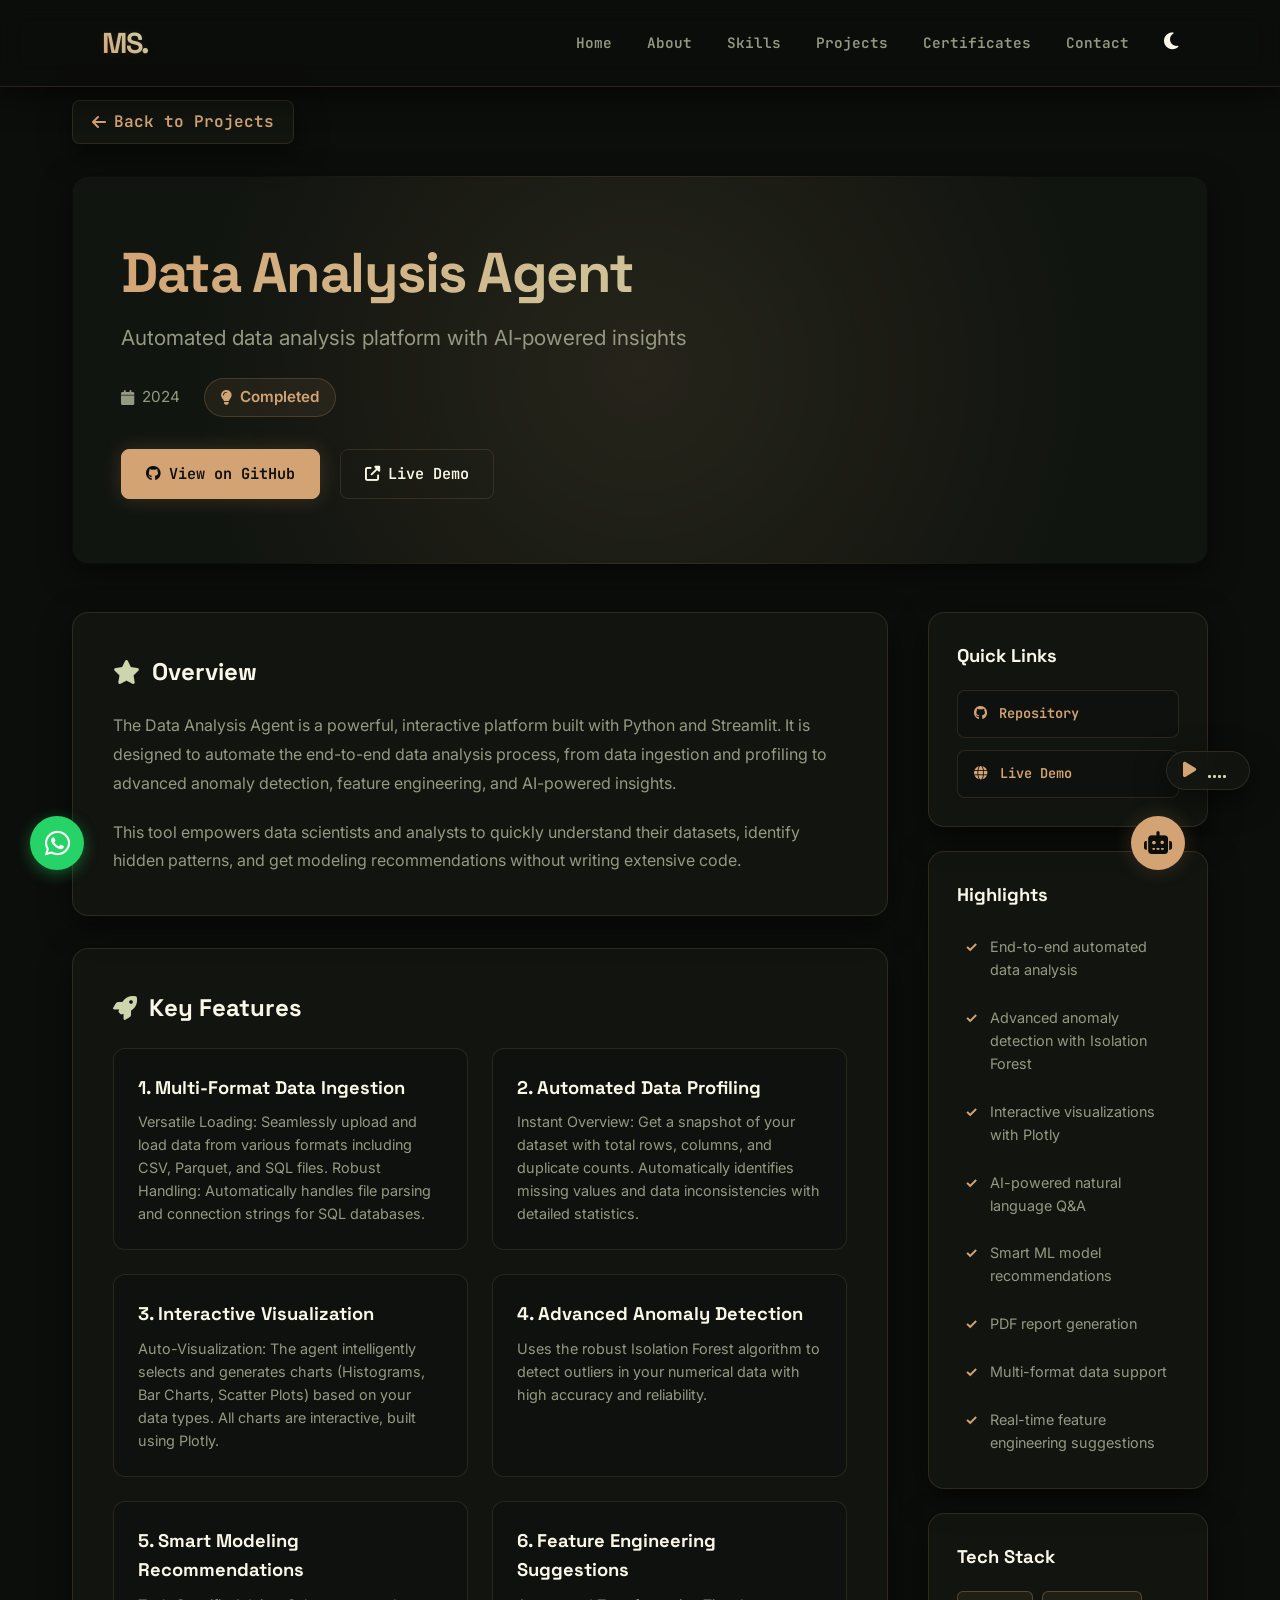
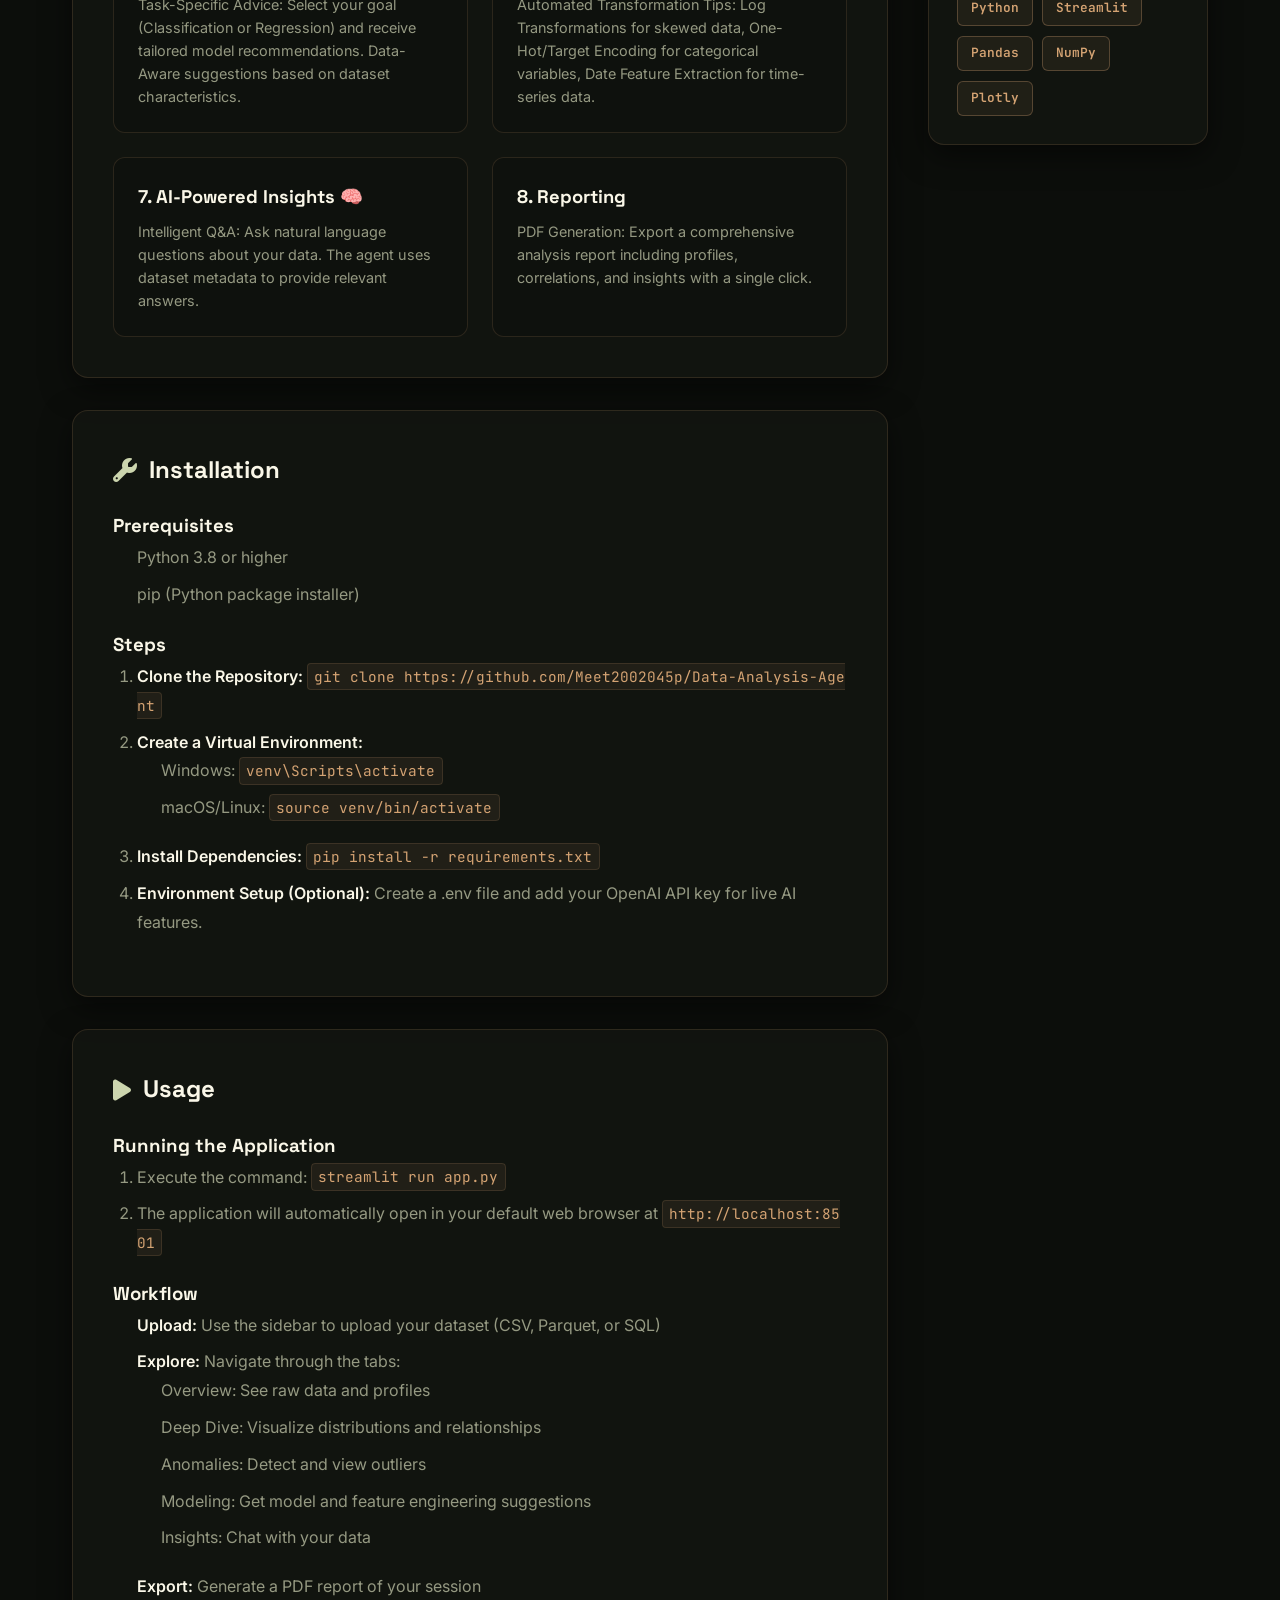
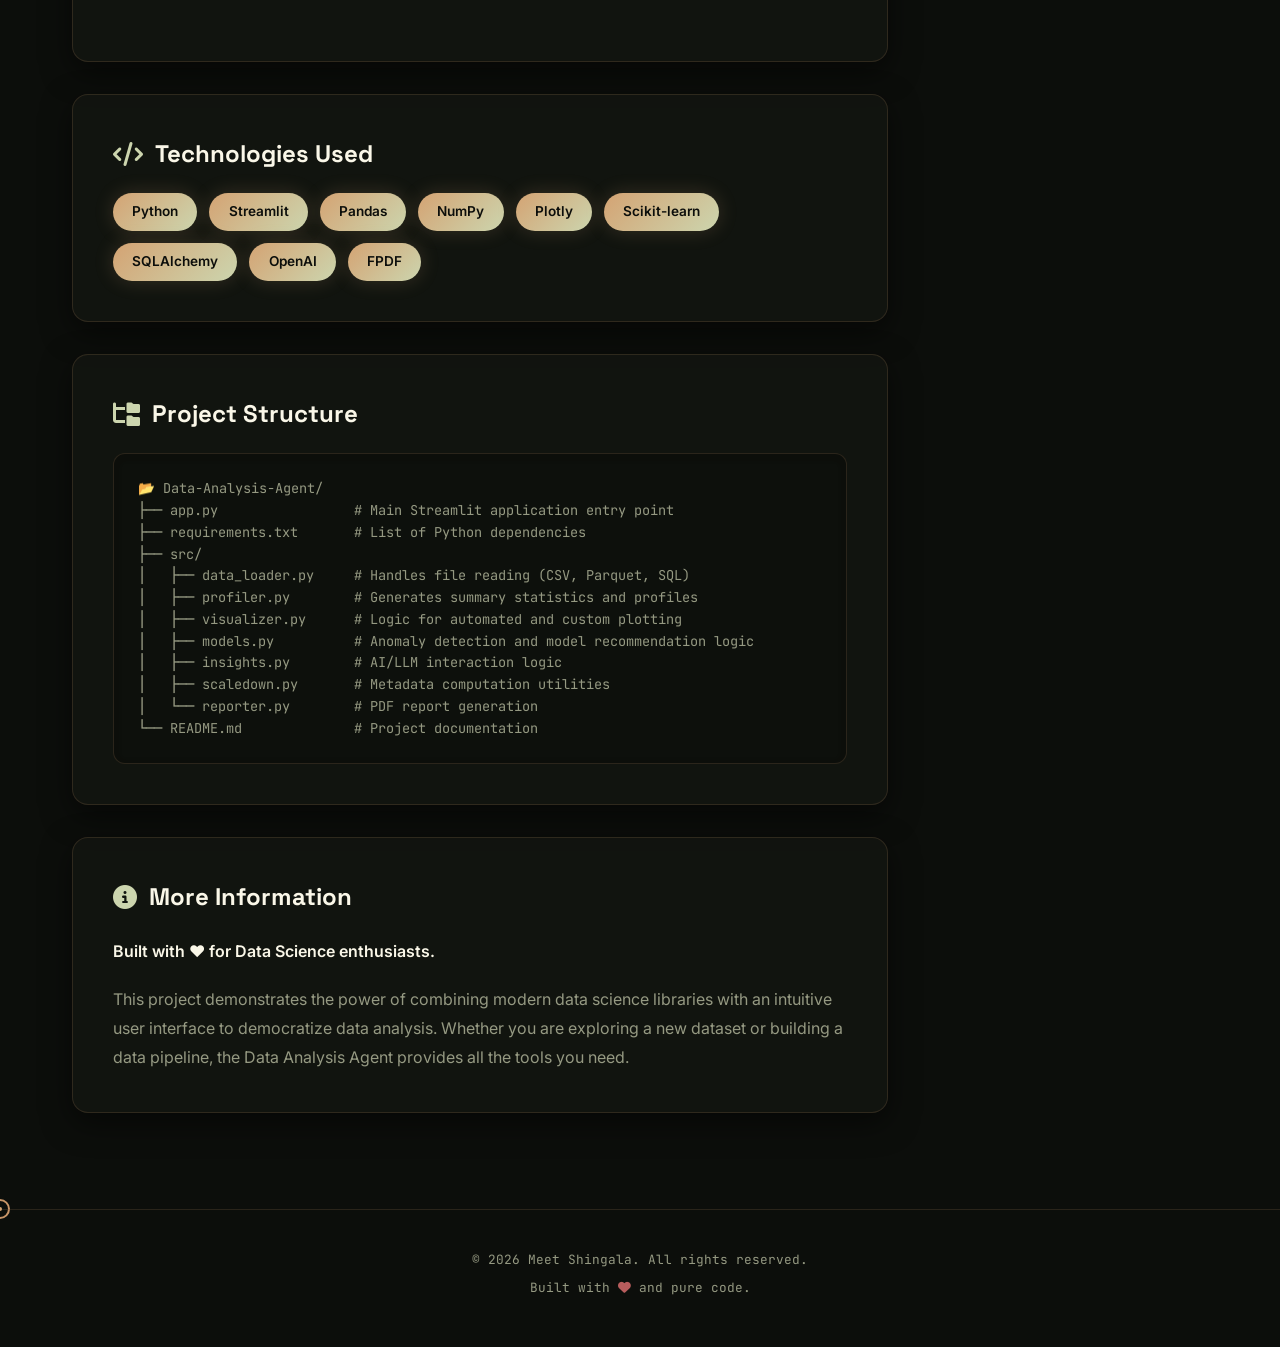
==== project.html @ 7aaa50db "first commit" ====
<!DOCTYPE html>
<html lang="en">

<head>
    <meta charset="UTF-8">
    <meta name="viewport" content="width=device-width, initial-scale=1.0">
    <title>Project Details | Meet Shingala Portfolio</title>
    <link rel="stylesheet" href="styles.css">
    <link rel="stylesheet" href="project-details.css">
    <!-- Google Fonts -->
    <link rel="preconnect" href="https://fonts.googleapis.com">
    <link rel="preconnect" href="https://fonts.gstatic.com" crossorigin>
    <link
        href="https://fonts.googleapis.com/css2?family=Inter:wght@400;600;700&family=Fira+Code:wght@400;500&display=swap"
        rel="stylesheet">
    <!-- Font Awesome for Icons -->
    <link rel="stylesheet" href="https://cdnjs.cloudflare.com/ajax/libs/font-awesome/6.4.0/css/all.min.css">
</head>

<body>
    <header id="header">
        <nav class="navbar">
            <div class="logo">
                <a href="index.html">MS.</a>
            </div>
            <ul class="nav-links" id="nav-links">
                <li><a href="index.html#home">Home</a></li>
                <li><a href="index.html#about">About</a></li>
                <li><a href="index.html#skills">Skills</a></li>
                <li><a href="index.html#projects">Projects</a></li>
                <li><a href="index.html#certificates">Certificates</a></li>
                <li><a href="index.html#contact">Contact</a></li>
                <li><button id="theme-toggle" aria-label="Toggle Dark Mode"><i class="fas fa-moon"></i></button></li>
            </ul>
            <div class="hamburger" id="hamburger">
                <span class="bar"></span>
                <span class="bar"></span>
                <span class="bar"></span>
            </div>
            <!-- Scroll Progress Indicator -->
            <div class="scroll-progress-container">
                <div class="scroll-progress-bar" id="scroll-progress-bar"></div>
            </div>
        </nav>
    </header>

    <main class="project-details-main">
        <!-- Back Button -->
        <div class="back-button-container">
            <a href="index.html#projects" class="back-btn">
                <i class="fas fa-arrow-left"></i> Back to Projects
            </a>
        </div>

        <!-- Project Hero Section -->
        <section class="project-hero">
            <div class="project-hero-content">
                <h1 id="project-title" class="project-main-title">Project Title</h1>
                <p id="project-tagline" class="project-tagline">Quick description</p>
                <div class="project-meta">
                    <span id="project-year" class="meta-item"><i class="fas fa-calendar"></i> 2024</span>
                    <span id="project-status" class="meta-item status"><i class="fas fa-lightbulb"></i> In Progress</span>
                </div>
                <div class="project-hero-buttons">
                    <a id="github-link" href="#" target="_blank" class="btn btn-primary">
                        <i class="fab fa-github"></i> View on GitHub
                    </a>
                    <a id="live-link" href="#" target="_blank" class="btn btn-outline">
                        <i class="fas fa-external-link-alt"></i> Live Demo
                    </a>
                </div>
            </div>
        </section>

        <!-- Project Content -->
        <section class="project-content">
            <div class="content-wrapper">
                <!-- Overview Section -->
                <div class="content-section">
                    <h2 class="section-subtitle">
                        <i class="fas fa-star"></i> Overview
                    </h2>
                    <div id="project-overview" class="section-content">
                        <p>Loading...</p>
                    </div>
                </div>

                <!-- Key Features Section -->
                <div class="content-section">
                    <h2 class="section-subtitle">
                        <i class="fas fa-rocket"></i> Key Features
                    </h2>
                    <div id="project-features" class="features-grid">
                        <p>Loading...</p>
                    </div>
                </div>

                <!-- Installation Section -->
                <div class="content-section">
                    <h2 class="section-subtitle">
                        <i class="fas fa-wrench"></i> Installation
                    </h2>
                    <div id="project-installation" class="section-content">
                        <p>Loading...</p>
                    </div>
                </div>

                <!-- Usage Section -->
                <div class="content-section">
                    <h2 class="section-subtitle">
                        <i class="fas fa-play"></i> Usage
                    </h2>
                    <div id="project-usage" class="section-content">
                        <p>Loading...</p>
                    </div>
                </div>

                <!-- Technologies Section -->
                <div class="content-section">
                    <h2 class="section-subtitle">
                        <i class="fas fa-code"></i> Technologies Used
                    </h2>
                    <div id="project-tech" class="tech-stack">
                        <p>Loading...</p>
                    </div>
                </div>

                <!-- Project Structure Section -->
                <div class="content-section">
                    <h2 class="section-subtitle">
                        <i class="fas fa-folder-tree"></i> Project Structure
                    </h2>
                    <div id="project-structure" class="code-block">
                        <pre><code>Loading...</code></pre>
                    </div>
                </div>

                <!-- Additional Info Section -->
                <div class="content-section" id="additional-section">
                    <h2 class="section-subtitle">
                        <i class="fas fa-info-circle"></i> More Information
                    </h2>
                    <div id="project-additional" class="section-content">
                        <p>Loading...</p>
                    </div>
                </div>
            </div>

            <!-- Sidebar -->
            <aside class="project-sidebar">
                <!-- Quick Links -->
                <div class="sidebar-box">
                    <h3>Quick Links</h3>
                    <div class="quick-links">
                        <a id="sidebar-github" href="#" target="_blank" class="link-item">
                            <i class="fab fa-github"></i> Repository
                        </a>
                        <a id="sidebar-demo" href="#" target="_blank" class="link-item">
                            <i class="fas fa-globe"></i> Live Demo
                        </a>
                    </div>
                </div>

                <!-- Highlights -->
                <div class="sidebar-box">
                    <h3>Highlights</h3>
                    <ul id="project-highlights" class="highlights-list">
                        <li>Loading...</li>
                    </ul>
                </div>

                <!-- Tech Stack -->
                <div class="sidebar-box">
                    <h3>Tech Stack</h3>
                    <div id="sidebar-tech" class="tech-badges">
                        <span class="badge">Loading...</span>
                    </div>
                </div>
            </aside>
        </section>
    </main>

    <!-- Floating Interactive Widgets -->
    <div class="custom-cursor" id="custom-cursor"></div>
    <div class="custom-cursor-dot" id="custom-cursor-dot"></div>
    <div class="toast-container" id="toast-container"></div>

    <div class="lofi-widget" id="lofi-widget" title="Ambient Lo-fi Studio Player">
        <button class="lofi-btn" id="lofi-btn" aria-label="Play Ambient Music">
            <i class="fas fa-play"></i>
        </button>
        <div class="lofi-visualizer">
            <div class="v-bar"></div>
            <div class="v-bar"></div>
            <div class="v-bar"></div>
            <div class="v-bar"></div>
        </div>
        <audio id="ambient-audio" loop preload="none">
            <source src="https://www.soundhelix.com/examples/mp3/SoundHelix-Song-8.mp3" type="audio/mpeg">
        </audio>
    </div>

    <div class="whatsapp-widget">
        <a href="https://wa.me/910000000000?text=Hi%20Meet,%20I%20saw%20your%20portfolio%20and%20would%20love%20to%20connect!" 
           target="_blank" 
           class="whatsapp-btn" 
           id="whatsapp-btn"
           aria-label="Chat on WhatsApp">
            <i class="fab fa-whatsapp"></i>
            <span class="whatsapp-tooltip">Chat with Meet</span>
        </a>
    </div>

    <div class="chatbot-widget" id="chatbot-widget">
        <button class="chatbot-toggle-btn" id="chatbot-toggle-btn" aria-label="Open AI Assistant Chatbot">
            <i class="fas fa-robot"></i>
        </button>
        <div class="chatbot-body" id="chatbot-body">
            <div class="chat-header">
                <div class="chat-header-info">
                    <div class="chat-header-avatar"><i class="fas fa-robot"></i></div>
                    <div>
                        <div class="chat-header-name">Lab Assistant</div>
                        <div class="chat-header-status">
                            <span class="availability-dot"></span> Online
                        </div>
                    </div>
                </div>
                <button class="chat-close-btn" id="chat-close-btn" aria-label="Close Chat">
                    <i class="fas fa-times"></i>
                </button>
            </div>
            <div class="chat-history" id="chat-history">
                <div class="chat-msg bot">
                    Hello! I'm Meet's AI assistant. Ask me anything about his projects, technical skills, or education.
                </div>
            </div>
            <div class="chat-quick-replies" id="chat-quick-replies">
                <button class="quick-reply-chip" data-question="Tell me about Meet's projects.">Projects Overview</button>
                <button class="quick-reply-chip" data-question="What are Meet's top skills?">Top Skills</button>
                <button class="quick-reply-chip" data-question="Is Meet looking for internships?">Internships Info</button>
                <button class="quick-reply-chip" data-question="How can I contact Meet?">Get Contact Links</button>
            </div>
            <form class="chat-input-form" id="chat-input-form">
                <input type="text" id="chat-input" placeholder="Type a message..." autocomplete="off">
                <button type="submit" class="chat-send-btn" aria-label="Send message">
                    <i class="fas fa-paper-plane"></i>
                </button>
            </form>
        </div>
    </div>

    <button class="scroll-top-btn" id="scroll-top-btn" aria-label="Scroll back to top">
        <i class="fas fa-arrow-up"></i>
    </button>

    <footer>
        <p>&copy; 2026 Meet Shingala. All rights reserved.</p>
        <p>Built with <i class="fas fa-heart"></i> and pure code.</p>
    </footer>

    <script src="script.js"></script>
    <script src="project-details.js"></script>
</body>

</html>
---- styles.css ----
/* ==========================================================================
   GOLDEN SUMMER FIELDS PORTFOLIO STYLES
   Futuristic UI/UX Design | Glassmorphism | Responsive Layouts
   ========================================================================== */

/* Import Google Fonts */
@import url('https://fonts.googleapis.com/css2?family=Space+Grotesk:wght@400;500;600;700;900&family=Inter:wght@300;400;500;600;700;800&family=JetBrains+Mono:wght@400;500;700&display=swap');

/* Color Variables - Golden Summer Fields Theme */
:root {
    /* Dark Mode (Default) */
    --bg-color: #0c0e0b;
    --card-bg: rgba(20, 24, 18, 0.7);
    --border-color: rgba(212, 163, 115, 0.15);
    --border-hover: rgba(212, 163, 115, 0.35);
    --text-primary: #FAF7E8;
    --text-muted: #959982;
    --accent-primary: #D4A373;   /* Golden Brown */
    --accent-secondary: #CCD5AE; /* Sage Green */
    --accent-tertiary: #E9EDC9;  /* Light Cream Green */
    --accent-quad: #FAEDCD;      /* Sand Beige */
    --accent-glow: rgba(212, 163, 115, 0.25);
    --accent-glow-strong: rgba(212, 163, 115, 0.45);
    --nav-bg: rgba(12, 14, 11, 0.85);
    --shadow-main: 0 10px 30px rgba(0, 0, 0, 0.5);
    --shadow-glow: 0 0 20px rgba(212, 163, 115, 0.2);
    
    /* Font Families */
    --font-heading: 'Space Grotesk', sans-serif;
    --font-body: 'Inter', sans-serif;
    --font-mono: 'JetBrains Mono', monospace;
    
    --transition-fast: 0.2s ease;
    --transition-normal: 0.3s cubic-bezier(0.4, 0, 0.2, 1);
    --transition-slow: 0.6s cubic-bezier(0.4, 0, 0.2, 1);
}

[data-theme="light"] {
    /* Light Mode */
    --bg-color: #FAF8F2;
    --card-bg: rgba(240, 237, 222, 0.75);
    --border-color: rgba(196, 140, 84, 0.25);
    --border-hover: rgba(196, 140, 84, 0.5);
    --text-primary: #2A2720;
    --text-muted: #706C62;
    --accent-primary: #C48C54;   /* Warm Gold */
    --accent-secondary: #7A855E; /* Deep Sage */
    --accent-tertiary: #B8C09E;  
    --accent-quad: #EADCB8; 
    --accent-glow: rgba(196, 140, 84, 0.15);
    --accent-glow-strong: rgba(196, 140, 84, 0.3);
    --nav-bg: rgba(250, 248, 242, 0.85);
    --shadow-main: 0 10px 30px rgba(196, 140, 84, 0.1);
    --shadow-glow: 0 0 15px rgba(196, 140, 84, 0.15);
}

/* ==========================================================================
   GLOBAL RESET & BASICS
   ========================================================================== */
* {
    margin: 0;
    padding: 0;
    box-sizing: border-box;
}

html {
    scroll-behavior: smooth;
    overflow-x: hidden;
}

body {
    font-family: var(--font-body);
    background-color: var(--bg-color);
    color: var(--text-primary);
    line-height: 1.6;
    transition: background-color var(--transition-normal), color var(--transition-normal);
}

a {
    text-decoration: none;
    color: inherit;
    transition: color var(--transition-fast);
}

ul {
    list-style: none;
}

/* Scrollbar styling */
::-webkit-scrollbar {
    width: 8px;
}
::-webkit-scrollbar-track {
    background: var(--bg-color);
}
::-webkit-scrollbar-thumb {
    background: var(--border-color);
    border-radius: 4px;
}
::-webkit-scrollbar-thumb:hover {
    background: var(--accent-primary);
}

/* ==========================================================================
   CUSTOM CURSOR (HIDDEN ON MOBILE)
   ========================================================================== */
.custom-cursor {
    width: 20px;
    height: 20px;
    border: 2px solid var(--accent-primary);
    border-radius: 50%;
    position: fixed;
    transform: translate(-50%, -50%);
    pointer-events: none;
    z-index: 10000;
    transition: width 0.2s, height 0.2s, background-color 0.2s, border-color 0.2s;
    mix-blend-mode: difference;
    display: none;
}

.custom-cursor-dot {
    width: 4px;
    height: 4px;
    background-color: var(--accent-primary);
    border-radius: 50%;
    position: fixed;
    transform: translate(-50%, -50%);
    pointer-events: none;
    z-index: 10000;
    display: none;
}

@media (min-width: 1024px) {
    .custom-cursor, .custom-cursor-dot {
        display: block;
    }
    body {
        cursor: none;
    }
    a, button, .project-card, .tab-btn, .hobbies-card, .timeline-item {
        cursor: none;
    }
}

/* Cursor Hover states */
.custom-cursor.hovered {
    width: 45px;
    height: 45px;
    background-color: rgba(212, 163, 115, 0.15);
    border-color: var(--accent-primary);
}

/* ==========================================================================
   TYPOGRAPHY
   ========================================================================== */
h1, h2, h3, h4, h5, h6 {
    font-family: var(--font-heading);
    font-weight: 700;
    color: var(--text-primary);
}

.section-title {
    font-size: clamp(2rem, 4vw, 2.75rem);
    margin-bottom: 3.5rem;
    text-align: center;
    position: relative;
    font-weight: 800;
    letter-spacing: -0.5px;
}

.section-title::after {
    content: '';
    display: block;
    width: 80px;
    height: 4px;
    background: linear-gradient(90deg, var(--accent-primary), var(--accent-secondary));
    margin: 15px auto 0;
    border-radius: 2px;
    box-shadow: 0 0 10px var(--accent-glow);
}

/* ==========================================================================
   BUTTONS
   ========================================================================== */
.btn {
    display: inline-flex;
    align-items: center;
    gap: 8px;
    padding: 12px 28px;
    border-radius: 8px;
    font-weight: 600;
    font-family: var(--font-mono);
    font-size: 0.9rem;
    transition: all var(--transition-normal);
    position: relative;
    overflow: hidden;
    z-index: 1;
}

.btn-primary {
    background-color: var(--accent-primary);
    color: var(--bg-color);
    border: 1px solid var(--accent-primary);
    box-shadow: var(--shadow-glow);
}

.btn-primary:hover {
    transform: translateY(-3px);
    box-shadow: 0 8px 25px var(--accent-glow-strong);
    background-color: transparent;
    color: var(--accent-primary);
}

.btn-outline {
    background-color: transparent;
    border: 1px solid var(--border-color);
    color: var(--text-primary);
}

.btn-outline:hover {
    border-color: var(--accent-primary);
    color: var(--accent-primary);
    transform: translateY(-3px);
    box-shadow: var(--shadow-glow);
    background-color: rgba(212, 163, 115, 0.05);
}

/* ==========================================================================
   HEADER & STICKY NAVBAR
   ========================================================================== */
#header {
    position: fixed;
    width: 100%;
    top: 0;
    z-index: 1000;
    transition: all var(--transition-normal);
}

.navbar {
    display: flex;
    justify-content: space-between;
    align-items: center;
    padding: 20px 8%;
    background-color: var(--nav-bg);
    box-shadow: var(--shadow-main);
    backdrop-filter: blur(12px) saturate(1.2);
    border-bottom: 1px solid var(--border-color);
    transition: all var(--transition-normal);
}

.navbar.scrolled {
    padding: 12px 8%;
    background-color: var(--bg-color);
}

.logo a {
    font-size: 1.8rem;
    font-weight: 900;
    color: var(--accent-primary);
    font-family: var(--font-heading);
    letter-spacing: -1.5px;
    background: linear-gradient(45deg, var(--accent-primary), var(--accent-secondary));
    -webkit-background-clip: text;
    -webkit-text-fill-color: transparent;
    background-clip: text;
    text-shadow: 0 0 10px rgba(212, 163, 115, 0.1);
}

.nav-links {
    display: flex;
    align-items: center;
    gap: 35px;
}

.nav-links a {
    font-size: 0.9rem;
    font-weight: 600;
    font-family: var(--font-mono);
    position: relative;
    padding: 5px 0;
    color: var(--text-muted);
    transition: color var(--transition-fast);
}

.nav-links a:hover, .nav-links a.active {
    color: var(--accent-primary);
}

.nav-links a::after {
    content: '';
    position: absolute;
    bottom: 0;
    left: 0;
    width: 100%;
    height: 2px;
    background-color: var(--accent-primary);
    transform: scaleX(0);
    transform-origin: right;
    transition: transform var(--transition-normal);
}

.nav-links a:hover::after, .nav-links a.active::after {
    transform: scaleX(1);
    transform-origin: left;
}

#theme-toggle {
    background: none;
    border: none;
    color: var(--text-primary);
    font-size: 1.2rem;
    transition: color var(--transition-fast), transform var(--transition-normal);
}

#theme-toggle:hover {
    color: var(--accent-primary);
    transform: rotate(30deg) scale(1.1);
}

/* Scroll Progress Bar */
.scroll-progress-container {
    position: absolute;
    bottom: -1px;
    left: 0;
    width: 100%;
    height: 3px;
    background-color: transparent;
}

.scroll-progress-bar {
    height: 100%;
    width: 0%;
    background: linear-gradient(90deg, var(--accent-primary), var(--accent-secondary), var(--accent-tertiary));
    box-shadow: 0 0 8px var(--accent-primary);
    transition: width 0.1s ease-out;
}

/* Hamburger Menu */
.hamburger {
    display: none;
    flex-direction: column;
    gap: 6px;
}

.bar {
    display: block;
    width: 25px;
    height: 2px;
    background-color: var(--accent-primary);
    transition: all var(--transition-normal);
}

/* ==========================================================================
   HERO SECTION
   ========================================================================== */
.hero {
    height: 100vh;
    display: flex;
    align-items: center;
    padding: 0 8%;
    position: relative;
    overflow: hidden;
}

#particles {
    position: absolute;
    top: 0;
    left: 0;
    width: 100%;
    height: 100%;
    z-index: 0;
}

.hero-bg-orbs {
    position: absolute;
    width: 100%;
    height: 100%;
    top: 0;
    left: 0;
    pointer-events: none;
    z-index: 0;
}

.orb {
    position: absolute;
    border-radius: 50%;
    filter: blur(120px);
    opacity: 0.15;
    animation: floatOrb 20s infinite alternate;
}

.orb-1 {
    width: 400px;
    height: 400px;
    background-color: var(--accent-primary);
    top: 10%;
    right: 5%;
}

.orb-2 {
    width: 300px;
    height: 300px;
    background-color: var(--accent-secondary);
    bottom: 10%;
    left: 10%;
    animation-delay: -5s;
}

@keyframes floatOrb {
    0% { transform: translate(0, 0) scale(1); }
    100% { transform: translate(50px, 40px) scale(1.1); }
}

.hero-content {
    max-width: 900px;
    width: 100%;
    z-index: 2;
    position: relative;
}

.greeting {
    color: var(--accent-primary);
    font-family: var(--font-mono);
    font-size: 1.1rem;
    margin-bottom: 25px;
    display: flex;
    align-items: center;
    gap: 10px;
    opacity: 0;
    transform: translateY(20px);
    animation: fadeInUp 0.8s 0.2s forwards;
}

.greeting::after {
    content: '';
    display: block;
    width: 50px;
    height: 1px;
    background-color: var(--accent-primary);
}

.name {
    font-size: clamp(2.5rem, 7vw, 5rem);
    font-weight: 900;
    line-height: 1.1;
    margin-bottom: 15px;
    letter-spacing: -2px;
    opacity: 0;
    transform: translateY(20px);
    animation: fadeInUp 0.8s 0.4s forwards;
}

.name span {
    background: linear-gradient(135deg, var(--text-primary) 30%, var(--accent-primary) 70%, var(--accent-secondary) 100%);
    -webkit-background-clip: text;
    -webkit-text-fill-color: transparent;
    background-clip: text;
}

.role {
    font-size: clamp(1.5rem, 4vw, 2.5rem);
    font-weight: 700;
    color: var(--text-muted);
    margin-bottom: 30px;
    opacity: 0;
    transform: translateY(20px);
    animation: fadeInUp 0.8s 0.6s forwards;
}

.role .typing-text {
    color: var(--accent-primary);
    font-family: var(--font-mono);
    border-right: 2px solid var(--accent-primary);
    padding-right: 5px;
    animation: blinkCursor 0.75s step-end infinite;
}

@keyframes blinkCursor {
    from, to { border-color: transparent }
    50% { border-color: var(--accent-primary); }
}

.intro {
    max-width: 600px;
    margin-bottom: 45px;
    font-size: clamp(1rem, 2vw, 1.15rem);
    color: var(--text-muted);
    line-height: 1.8;
    opacity: 0;
    transform: translateY(20px);
    animation: fadeInUp 0.8s 0.8s forwards;
}

.cta-buttons {
    display: flex;
    gap: 20px;
    opacity: 0;
    transform: translateY(20px);
    animation: fadeInUp 0.8s 1s forwards;
}

/* Floating Scroll Indicator */
.scroll-indicator {
    position: absolute;
    bottom: 40px;
    left: 50%;
    transform: translateX(-50%);
    display: flex;
    flex-direction: column;
    align-items: center;
    gap: 8px;
    color: var(--text-muted);
    font-family: var(--font-mono);
    font-size: 0.8rem;
    z-index: 2;
    opacity: 0;
    animation: fadeIn 1s 1.5s forwards;
}

.mouse-wheel {
    width: 26px;
    height: 44px;
    border: 2px solid var(--text-muted);
    border-radius: 15px;
    display: flex;
    justify-content: center;
    padding-top: 8px;
}

.mouse-wheel .wheel {
    width: 4px;
    height: 8px;
    background-color: var(--accent-primary);
    border-radius: 2px;
    animation: scrollMouse 1.5s infinite;
}

@keyframes scrollMouse {
    0% { transform: translateY(0); opacity: 1; }
    100% { transform: translateY(15px); opacity: 0; }
}

/* Vertical Social Media Dock (Left side) */
.social-dock {
    position: fixed;
    left: 40px;
    bottom: 0;
    display: flex;
    flex-direction: column;
    align-items: center;
    gap: 20px;
    z-index: 100;
    opacity: 0;
    transform: translateY(50px);
    animation: fadeInUp 0.8s 1.2s forwards;
}

.social-dock::after {
    content: '';
    display: block;
    width: 1px;
    height: 100px;
    background-color: var(--border-color);
}

.social-dock a {
    font-size: 1.3rem;
    color: var(--text-muted);
    transition: all var(--transition-fast);
}

.social-dock a:hover {
    color: var(--accent-primary);
    transform: translateY(-5px) scale(1.15);
    text-shadow: 0 0 10px var(--accent-glow);
}

/* Left side email link */
.email-dock {
    position: fixed;
    right: 40px;
    bottom: 0;
    display: flex;
    flex-direction: column;
    align-items: center;
    gap: 20px;
    z-index: 100;
    opacity: 0;
    transform: translateY(50px);
    animation: fadeInUp 0.8s 1.2s forwards;
}

.email-dock::after {
    content: '';
    display: block;
    width: 1px;
    height: 100px;
    background-color: var(--border-color);
}

.email-dock a {
    font-family: var(--font-mono);
    font-size: 0.85rem;
    writing-mode: vertical-rl;
    color: var(--text-muted);
    letter-spacing: 1px;
    padding: 10px;
}

.email-dock a:hover {
    color: var(--accent-primary);
    transform: translateY(-5px);
}

/* ==========================================================================
   SECTIONS GENERAL
   ========================================================================== */
.section {
    padding: clamp(80px, 12vw, 120px) 0;
    max-width: 1200px;
    width: 90%;
    margin: 0 auto;
    position: relative;
}

/* ==========================================================================
   ABOUT ME SECTION
   ========================================================================== */
.about-grid {
    display: grid;
    grid-template-columns: 1.2fr 0.8fr;
    gap: 60px;
    align-items: center;
}

.about-text p {
    margin-bottom: 20px;
    font-size: clamp(1rem, 2vw, 1.1rem);
    color: var(--text-muted);
    line-height: 1.8;
}

.about-text p strong {
    color: var(--text-primary);
    font-weight: 600;
}

/* Glassmorphism Stats grid on side */
.about-stats {
    display: grid;
    grid-template-columns: repeat(2, 1fr);
    gap: 20px;
}

.stat-card {
    background: var(--card-bg);
    border: 1px solid var(--border-color);
    padding: 24px 20px;
    border-radius: 12px;
    text-align: center;
    box-shadow: var(--shadow-main);
    backdrop-filter: blur(10px);
    transition: all var(--transition-normal);
    position: relative;
    overflow: hidden;
}

.stat-card:hover {
    border-color: var(--accent-primary);
    transform: translateY(-5px);
    box-shadow: var(--shadow-glow);
}

.stat-icon {
    font-size: 1.8rem;
    color: var(--accent-primary);
    margin-bottom: 12px;
}

.stat-number {
    font-size: 2.2rem;
    font-weight: 800;
    color: var(--text-primary);
    font-family: var(--font-heading);
    margin-bottom: 6px;
    letter-spacing: -1px;
}

.stat-label {
    font-size: 0.85rem;
    color: var(--text-muted);
    font-weight: 600;
    text-transform: uppercase;
    letter-spacing: 0.5px;
}

/* Creative Hobbies display */
.hobbies-title {
    font-size: 1.5rem;
    margin-top: 40px;
    margin-bottom: 20px;
    color: var(--text-primary);
    font-family: var(--font-heading);
    display: flex;
    align-items: center;
    gap: 10px;
}

.hobbies-grid {
    display: flex;
    flex-wrap: wrap;
    gap: 12px;
}

.hobbies-card {
    background-color: var(--card-bg);
    border: 1px solid var(--border-color);
    padding: 10px 20px;
    border-radius: 30px;
    font-family: var(--font-mono);
    font-size: 0.85rem;
    display: flex;
    align-items: center;
    gap: 8px;
    transition: all var(--transition-fast);
}

.hobbies-card:hover {
    border-color: var(--accent-secondary);
    background-color: rgba(204, 213, 174, 0.08);
    transform: scale(1.05);
}

/* ==========================================================================
   TECHNICAL SKILLS SECTION (PROFICIENCY BARS)
   ========================================================================== */
.skills-grid {
    display: grid;
    grid-template-columns: repeat(auto-fit, minmax(280px, 1fr));
    gap: 30px;
}

.skill-category {
    background: var(--card-bg);
    border: 1px solid var(--border-color);
    padding: 30px;
    border-radius: 16px;
    box-shadow: var(--shadow-main);
    backdrop-filter: blur(10px);
    transition: all var(--transition-normal);
}

.skill-category:hover {
    border-color: var(--border-hover);
    box-shadow: var(--shadow-glow);
}

.skill-category-title {
    font-size: 1.25rem;
    color: var(--accent-primary);
    font-family: var(--font-mono);
    margin-bottom: 25px;
    display: flex;
    align-items: center;
    gap: 10px;
    border-bottom: 1px solid var(--border-color);
    padding-bottom: 12px;
}

.skill-bars {
    display: flex;
    flex-direction: column;
    gap: 20px;
}

.skill-bar-wrapper {
    display: flex;
    flex-direction: column;
    gap: 8px;
}

.skill-info {
    display: flex;
    justify-content: space-between;
    align-items: center;
    font-size: 0.95rem;
    font-weight: 500;
}

.skill-name-icon {
    display: flex;
    align-items: center;
    gap: 8px;
}

.skill-name-icon i {
    color: var(--accent-secondary);
    font-size: 1.1rem;
    width: 20px;
    text-align: center;
}

.skill-percentage {
    font-family: var(--font-mono);
    color: var(--accent-primary);
    font-size: 0.85rem;
    font-weight: bold;
}

.progress-track {
    width: 100%;
    height: 8px;
    background-color: rgba(233, 237, 201, 0.1);
    border-radius: 4px;
    overflow: hidden;
    position: relative;
    border: 1px solid rgba(233, 237, 201, 0.05);
}

.progress-fill {
    height: 100%;
    width: 0%; /* Animated via JavaScript */
    background: linear-gradient(90deg, var(--accent-primary), var(--accent-secondary));
    border-radius: 4px;
    box-shadow: 0 0 5px var(--accent-primary);
    transition: width 1.5s cubic-bezier(0.1, 1, 0.1, 1);
}

/* ==========================================================================
   EXPERIENCE & EDUCATION TIMELINE SECTION
   ========================================================================== */
.timeline-container {
    max-width: 900px;
    margin: 0 auto;
    position: relative;
    padding: 20px 0;
}

/* Middle vertical line */
.timeline-container::before {
    content: '';
    position: absolute;
    width: 2px;
    background: linear-gradient(to bottom, var(--accent-primary), var(--accent-secondary), transparent);
    top: 0;
    bottom: 0;
    left: 50%;
    transform: translateX(-50%);
}

.timeline-item {
    width: 100%;
    margin-bottom: 50px;
    position: relative;
}

.timeline-item:last-child {
    margin-bottom: 0;
}

.timeline-dot {
    width: 20px;
    height: 20px;
    background-color: var(--bg-color);
    border: 3px solid var(--accent-primary);
    border-radius: 50%;
    position: absolute;
    top: 25px;
    left: 50%;
    transform: translateX(-50%);
    z-index: 10;
    box-shadow: 0 0 10px var(--accent-glow);
    transition: all var(--transition-normal);
}

.timeline-item:hover .timeline-dot {
    background-color: var(--accent-primary);
    transform: translateX(-50%) scale(1.3);
    box-shadow: 0 0 15px var(--accent-glow-strong);
}

.timeline-content {
    width: 45%;
    padding: 30px;
    background: var(--card-bg);
    border: 1px solid var(--border-color);
    border-radius: 16px;
    position: relative;
    box-shadow: var(--shadow-main);
    backdrop-filter: blur(10px);
    transition: all var(--transition-normal);
}

.timeline-content:hover {
    border-color: var(--accent-primary);
    transform: translateY(-5px);
    box-shadow: var(--shadow-glow);
}

/* Left side items */
.timeline-item:nth-child(odd) .timeline-content {
    left: 0;
}

/* Right side items */
.timeline-item:nth-child(even) .timeline-content {
    left: 55%;
}

.timeline-date {
    font-family: var(--font-mono);
    color: var(--accent-primary);
    font-size: 0.9rem;
    font-weight: 700;
    margin-bottom: 10px;
    display: inline-block;
    background-color: rgba(212, 163, 115, 0.1);
    padding: 4px 12px;
    border-radius: 20px;
}

.timeline-title {
    font-size: 1.3rem;
    font-weight: 700;
    margin-bottom: 5px;
}

.timeline-subtitle {
    font-size: 0.95rem;
    color: var(--accent-secondary);
    font-weight: 600;
    margin-bottom: 15px;
}

.timeline-desc {
    color: var(--text-muted);
    font-size: 0.95rem;
    line-height: 1.7;
}

/* Timeline Responsive Arrow */
.timeline-content::after {
    content: '';
    position: absolute;
    border-style: solid;
    top: 25px;
    display: block;
    width: 0;
    height: 0;
}

.timeline-item:nth-child(odd) .timeline-content::after {
    border-width: 10px 0 10px 10px;
    border-color: transparent transparent transparent var(--border-color);
    right: -10px;
}

.timeline-item:nth-child(even) .timeline-content::after {
    border-width: 10px 10px 10px 0;
    border-color: transparent var(--border-color) transparent transparent;
    left: -10px;
}

/* ==========================================================================
   PROJECTS SECTION (SEARCH + FILTERS)
   ========================================================================== */
.projects-controls {
    display: flex;
    flex-direction: column;
    align-items: center;
    gap: 25px;
    margin-bottom: 50px;
}

.search-box {
    position: relative;
    max-width: 500px;
    width: 100%;
}

.search-box input {
    width: 100%;
    padding: 14px 20px;
    padding-left: 50px;
    background-color: var(--card-bg);
    border: 1px solid var(--border-color);
    border-radius: 30px;
    color: var(--text-primary);
    font-family: var(--font-body);
    font-size: 1rem;
    transition: all var(--transition-normal);
    box-shadow: var(--shadow-main);
    backdrop-filter: blur(10px);
}

.search-box input:focus {
    outline: none;
    border-color: var(--accent-primary);
    box-shadow: var(--shadow-glow);
}

.search-box i {
    position: absolute;
    left: 20px;
    top: 50%;
    transform: translateY(-50%);
    color: var(--text-muted);
    font-size: 1.1rem;
}

/* Filter buttons tabs */
.filter-tabs {
    display: flex;
    flex-wrap: wrap;
    justify-content: center;
    gap: 12px;
}

.tab-btn {
    background-color: var(--card-bg);
    border: 1px solid var(--border-color);
    color: var(--text-muted);
    padding: 10px 24px;
    border-radius: 30px;
    font-family: var(--font-mono);
    font-size: 0.85rem;
    font-weight: 600;
    transition: all var(--transition-normal);
    box-shadow: var(--shadow-main);
}

.tab-btn:hover, .tab-btn.active {
    color: var(--bg-color);
    background-color: var(--accent-primary);
    border-color: var(--accent-primary);
    box-shadow: var(--shadow-glow);
}

/* Projects grid container */
.projects-grid {
    display: grid;
    grid-template-columns: repeat(auto-fill, minmax(320px, 1fr));
    gap: 30px;
    transition: all var(--transition-slow);
}

/* Project Card redesign */
.project-card {
    background: var(--card-bg);
    border: 1px solid var(--border-color);
    padding: 35px 30px;
    border-radius: 16px;
    box-shadow: var(--shadow-main);
    backdrop-filter: blur(10px);
    display: flex;
    flex-direction: column;
    justify-content: space-between;
    height: 100%;
    position: relative;
    overflow: hidden;
    transform-style: preserve-3d;
    transition: transform var(--transition-fast), border-color var(--transition-fast), box-shadow var(--transition-fast);
}

.project-card:hover {
    border-color: var(--accent-primary);
}

/* Category indicator pill */
.project-category-pill {
    position: absolute;
    top: 20px;
    right: 25px;
    font-family: var(--font-mono);
    font-size: 0.75rem;
    color: var(--accent-secondary);
    background-color: rgba(204, 213, 174, 0.1);
    padding: 4px 12px;
    border-radius: 20px;
    font-weight: bold;
}

.project-card-header {
    display: flex;
    justify-content: space-between;
    align-items: center;
    margin-bottom: 25px;
}

.project-card-icon {
    font-size: 2.2rem;
    color: var(--accent-primary);
}

.project-card-links {
    display: flex;
    gap: 15px;
    z-index: 10;
}

.project-card-links a {
    font-size: 1.3rem;
    color: var(--text-muted);
    transition: all var(--transition-fast);
}

.project-card-links a:hover {
    color: var(--accent-primary);
    transform: scale(1.15);
}

.project-card-body {
    margin-bottom: 25px;
}

.project-card-title {
    font-size: 1.5rem;
    font-weight: 700;
    margin-bottom: 12px;
    color: var(--text-primary);
}

.project-card-desc {
    color: var(--text-muted);
    font-size: 0.95rem;
    line-height: 1.7;
}

.project-card-tech {
    display: flex;
    flex-wrap: wrap;
    gap: 10px;
}

.project-card-tech span {
    font-family: var(--font-mono);
    font-size: 0.75rem;
    color: var(--accent-primary);
    background-color: rgba(212, 163, 115, 0.08);
    border: 1px solid rgba(212, 163, 115, 0.2);
    padding: 3px 10px;
    border-radius: 4px;
}

/* ==========================================================================
   CERTIFICATIONS SECTION
   ========================================================================== */
.certs-grid {
    display: grid;
    grid-template-columns: repeat(auto-fit, minmax(320px, 1fr));
    gap: 30px;
}

.cert-card {
    background: var(--card-bg);
    border: 1px solid var(--border-color);
    padding: 30px;
    border-radius: 16px;
    box-shadow: var(--shadow-main);
    backdrop-filter: blur(10px);
    display: flex;
    flex-direction: column;
    justify-content: space-between;
    height: 100%;
    transition: all var(--transition-normal);
}

.cert-card:hover {
    border-color: var(--accent-primary);
    transform: translateY(-5px);
    box-shadow: var(--shadow-glow);
}

.cert-header {
    display: flex;
    justify-content: space-between;
    align-items: center;
    margin-bottom: 20px;
}

.cert-badge {
    font-size: 2.2rem;
    color: var(--accent-primary);
}

.cert-verify-btn {
    font-size: 1.1rem;
    color: var(--text-muted);
    transition: color var(--transition-fast);
}

.cert-verify-btn:hover {
    color: var(--accent-primary);
}

.cert-title {
    font-size: 1.25rem;
    font-weight: 700;
    margin-bottom: 8px;
    color: var(--text-primary);
}

.cert-issuer {
    font-size: 0.95rem;
    color: var(--accent-secondary);
    font-weight: 600;
    margin-bottom: 15px;
}

.cert-details {
    display: flex;
    justify-content: space-between;
    align-items: center;
    border-top: 1px solid var(--border-color);
    padding-top: 15px;
    margin-top: 15px;
    font-family: var(--font-mono);
    font-size: 0.8rem;
    color: var(--text-muted);
}

.cert-id {
    background-color: rgba(233, 237, 201, 0.08);
    padding: 2px 8px;
    border-radius: 4px;
}

/* ==========================================================================
   CONTACT SECTION
   ========================================================================== */
.contact-grid {
    display: grid;
    grid-template-columns: 1.2fr 0.8fr;
    gap: 60px;
}

.contact-info-container {
    display: flex;
    flex-direction: column;
    justify-content: space-between;
}

.contact-subtitle {
    font-size: 1.5rem;
    font-weight: 700;
    margin-bottom: 15px;
    color: var(--text-primary);
}

.contact-desc {
    color: var(--text-muted);
    margin-bottom: 40px;
    font-size: 1.05rem;
    line-height: 1.8;
}

.contact-details-list {
    display: flex;
    flex-direction: column;
    gap: 25px;
    margin-bottom: 40px;
}

.contact-info-item {
    display: flex;
    align-items: center;
    gap: 20px;
}

.contact-info-icon {
    width: 50px;
    height: 50px;
    background-color: var(--card-bg);
    border: 1px solid var(--border-color);
    border-radius: 50%;
    display: flex;
    align-items: center;
    justify-content: center;
    font-size: 1.2rem;
    color: var(--accent-primary);
    box-shadow: var(--shadow-main);
    transition: all var(--transition-normal);
}

.contact-info-item:hover .contact-info-icon {
    border-color: var(--accent-primary);
    color: var(--bg-color);
    background-color: var(--accent-primary);
    box-shadow: var(--shadow-glow);
}

.contact-info-text h4 {
    font-size: 0.9rem;
    text-transform: uppercase;
    letter-spacing: 0.5px;
    color: var(--text-muted);
    margin-bottom: 4px;
}

.contact-info-text p, .contact-info-text a {
    font-size: 1.05rem;
    color: var(--text-primary);
    font-weight: 600;
}

/* Availability Badge */
.availability-badge {
    display: inline-flex;
    align-items: center;
    gap: 10px;
    background-color: rgba(204, 213, 174, 0.1);
    border: 1px solid var(--accent-secondary);
    padding: 10px 20px;
    border-radius: 30px;
    width: fit-content;
}

.availability-dot {
    width: 10px;
    height: 10px;
    background-color: #8b9570;
    border-radius: 50%;
    animation: blinkGlow 1.5s infinite;
}

[data-theme="dark"] .availability-dot {
    background-color: var(--accent-secondary);
}

@keyframes blinkGlow {
    0%, 100% { transform: scale(1); opacity: 0.5; box-shadow: 0 0 0 0 rgba(204, 213, 174, 0.7); }
    50% { transform: scale(1.2); opacity: 1; box-shadow: 0 0 10px 4px rgba(204, 213, 174, 0.4); }
}

.availability-text {
    font-family: var(--font-mono);
    font-size: 0.85rem;
    font-weight: 700;
    color: var(--text-primary);
}

/* Contact Form styling */
.contact-form-card {
    background: var(--card-bg);
    border: 1px solid var(--border-color);
    padding: 40px;
    border-radius: 16px;
    box-shadow: var(--shadow-main);
    backdrop-filter: blur(10px);
}

.contact-form {
    display: flex;
    flex-direction: column;
    gap: 20px;
}

.form-group {
    display: flex;
    flex-direction: column;
    gap: 8px;
    position: relative;
}

.form-group label {
    font-family: var(--font-mono);
    font-size: 0.85rem;
    font-weight: 600;
    color: var(--text-muted);
}

.form-group input, .form-group textarea {
    width: 100%;
    padding: 12px 16px;
    background-color: rgba(12, 14, 11, 0.4);
    border: 1px solid var(--border-color);
    border-radius: 8px;
    color: var(--text-primary);
    font-family: var(--font-body);
    font-size: 0.95rem;
    transition: all var(--transition-fast);
}

[data-theme="light"] .form-group input, [data-theme="light"] .form-group textarea {
    background-color: rgba(255, 255, 255, 0.4);
}

.form-group input:focus, .form-group textarea:focus {
    outline: none;
    border-color: var(--accent-primary);
    box-shadow: var(--shadow-glow);
}

/* Form validation states */
.form-group.success input, .form-group.success textarea {
    border-color: #8b9570;
}

.form-group.error input, .form-group.error textarea {
    border-color: #b85d5d;
}

.error-message {
    color: #b85d5d;
    font-size: 0.75rem;
    font-family: var(--font-mono);
    margin-top: 4px;
    display: none;
}

.form-group.error .error-message {
    display: block;
}

/* ==========================================================================
   FOOTER
   ========================================================================== */
footer {
    text-align: center;
    padding: 40px 20px;
    border-top: 1px solid var(--border-color);
    background-color: var(--bg-color);
    font-family: var(--font-mono);
    font-size: 0.8rem;
    color: var(--text-muted);
    position: relative;
    z-index: 10;
}

footer p {
    margin-bottom: 8px;
}

footer i {
    color: #b85d5d;
    animation: heartPulse 1.2s infinite;
}

@keyframes heartPulse {
    0%, 100% { transform: scale(1); }
    50% { transform: scale(1.15); }
}

/* ==========================================================================
   FLOATING ACTION BUTTONS & INTERACTIVE WIDGETS
   ========================================================================== */

/* 1. Lofi Music Toggle Widget */
.lofi-widget {
    position: fixed;
    bottom: 110px;
    right: 30px;
    display: flex;
    align-items: center;
    gap: 12px;
    background: var(--card-bg);
    border: 1px solid var(--border-color);
    padding: 8px 16px;
    border-radius: 30px;
    z-index: 998;
    box-shadow: var(--shadow-main);
    backdrop-filter: blur(10px);
    transition: all var(--transition-normal);
}

.lofi-widget:hover {
    border-color: var(--accent-primary);
}

.lofi-btn {
    background: none;
    border: none;
    color: var(--accent-primary);
    font-size: 1.1rem;
    cursor: none;
    transition: transform var(--transition-fast);
}

.lofi-btn:hover {
    transform: scale(1.1);
}

.lofi-visualizer {
    display: flex;
    align-items: flex-end;
    gap: 2px;
    height: 15px;
    width: 25px;
}

.v-bar {
    width: 3px;
    height: 3px;
    background-color: var(--accent-secondary);
    border-radius: 1px;
    transition: height 0.15s ease-out;
}

.lofi-widget.playing .v-bar {
    animation: equalise 0.8s infinite alternate;
}

.lofi-widget.playing .v-bar:nth-child(2) { animation-delay: 0.2s; }
.lofi-widget.playing .v-bar:nth-child(3) { animation-delay: 0.4s; }
.lofi-widget.playing .v-bar:nth-child(4) { animation-delay: 0.1s; }

@keyframes equalise {
    0% { height: 3px; }
    100% { height: 15px; }
}

/* 2. Floating WhatsApp Widget */
.whatsapp-widget {
    position: fixed;
    bottom: 30px;
    left: 30px;
    z-index: 999;
}

.whatsapp-btn {
    width: 54px;
    height: 54px;
    background-color: #25d366;
    color: white;
    border-radius: 50%;
    display: flex;
    align-items: center;
    justify-content: center;
    font-size: 1.8rem;
    box-shadow: 0 4px 15px rgba(37, 211, 102, 0.4);
    transition: all var(--transition-normal);
    position: relative;
    border: none;
}

.whatsapp-btn:hover {
    transform: scale(1.1) translateY(-5px);
    box-shadow: 0 8px 25px rgba(37, 211, 102, 0.6);
}

.whatsapp-tooltip {
    position: absolute;
    left: 70px;
    top: 50%;
    transform: translateY(-50%) translateX(-15px);
    background-color: var(--card-bg);
    border: 1px solid var(--border-color);
    color: var(--text-primary);
    padding: 6px 14px;
    border-radius: 8px;
    font-family: var(--font-mono);
    font-size: 0.75rem;
    font-weight: 700;
    pointer-events: none;
    opacity: 0;
    white-space: nowrap;
    transition: all var(--transition-normal);
    box-shadow: var(--shadow-main);
}

.whatsapp-btn:hover .whatsapp-tooltip {
    opacity: 1;
    transform: translateY(-50%) translateX(0);
}

/* 3. Scroll to top FAB */
.scroll-top-btn {
    position: fixed;
    bottom: 30px;
    right: 30px;
    width: 48px;
    height: 48px;
    background-color: var(--card-bg);
    border: 1px solid var(--border-color);
    color: var(--accent-primary);
    border-radius: 50%;
    display: flex;
    align-items: center;
    justify-content: center;
    font-size: 1.1rem;
    box-shadow: var(--shadow-main);
    z-index: 997;
    opacity: 0;
    pointer-events: none;
    transition: all var(--transition-normal);
}

.scroll-top-btn.active {
    opacity: 1;
    pointer-events: auto;
}

.scroll-top-btn:hover {
    border-color: var(--accent-primary);
    color: var(--bg-color);
    background-color: var(--accent-primary);
    transform: translateY(-5px);
    box-shadow: var(--shadow-glow);
}

/* 4. AI Chatbot Widget Floating */
.chatbot-widget {
    position: fixed;
    bottom: 30px;
    right: 95px; /* Offset to make space for Scroll Top */
    z-index: 999;
}

.chatbot-toggle-btn {
    width: 54px;
    height: 54px;
    background-color: var(--accent-primary);
    color: var(--bg-color);
    border-radius: 50%;
    display: flex;
    align-items: center;
    justify-content: center;
    font-size: 1.4rem;
    box-shadow: var(--shadow-glow);
    transition: all var(--transition-normal);
    border: none;
    position: relative;
}

.chatbot-toggle-btn:hover {
    transform: scale(1.1) rotate(10deg);
    box-shadow: 0 8px 25px var(--accent-glow-strong);
}

/* Chat bubble pop-up */
.chatbot-body {
    position: absolute;
    bottom: 75px;
    right: 0;
    width: 350px;
    height: 480px;
    background-color: var(--bg-color);
    border: 1px solid var(--border-color);
    border-radius: 16px;
    box-shadow: var(--shadow-main);
    display: flex;
    flex-direction: column;
    overflow: hidden;
    opacity: 0;
    pointer-events: none;
    transform: translateY(20px) scale(0.9);
    transform-origin: bottom right;
    transition: all var(--transition-normal);
}

.chatbot-body.active {
    opacity: 1;
    pointer-events: auto;
    transform: translateY(0) scale(1);
    border-color: var(--accent-primary);
    box-shadow: var(--shadow-glow);
}

/* Header */
.chat-header {
    background-color: var(--card-bg);
    border-bottom: 1px solid var(--border-color);
    padding: 16px 20px;
    display: flex;
    justify-content: space-between;
    align-items: center;
}

.chat-header-info {
    display: flex;
    align-items: center;
    gap: 12px;
}

.chat-header-avatar {
    width: 32px;
    height: 32px;
    background-color: rgba(212, 163, 115, 0.1);
    border: 1.5px solid var(--accent-primary);
    border-radius: 50%;
    display: flex;
    align-items: center;
    justify-content: center;
    font-size: 0.9rem;
    color: var(--accent-primary);
}

.chat-header-name {
    font-size: 0.95rem;
    font-weight: 700;
}

.chat-header-status {
    font-size: 0.7rem;
    color: var(--accent-secondary);
    font-family: var(--font-mono);
    display: flex;
    align-items: center;
    gap: 5px;
}

.chat-close-btn {
    background: none;
    border: none;
    color: var(--text-muted);
    font-size: 1.1rem;
    transition: color var(--transition-fast);
}

.chat-close-btn:hover {
    color: var(--accent-primary);
}

/* History window */
.chat-history {
    flex-grow: 1;
    padding: 20px;
    overflow-y: auto;
    display: flex;
    flex-direction: column;
    gap: 14px;
    background-color: rgba(12, 14, 11, 0.2);
}

.chat-msg {
    max-width: 80%;
    padding: 10px 16px;
    border-radius: 12px;
    font-size: 0.88rem;
    line-height: 1.5;
}

.chat-msg.bot {
    background-color: var(--card-bg);
    border: 1px solid var(--border-color);
    color: var(--text-primary);
    align-self: flex-start;
    border-bottom-left-radius: 2px;
}

.chat-msg.user {
    background-color: var(--accent-primary);
    color: var(--bg-color);
    align-self: flex-end;
    border-bottom-right-radius: 2px;
    font-weight: 500;
}

/* Quick reply options */
.chat-quick-replies {
    padding: 10px 15px;
    border-top: 1px solid var(--border-color);
    display: flex;
    flex-wrap: wrap;
    gap: 8px;
    background-color: rgba(20, 24, 18, 0.3);
}

.quick-reply-chip {
    background-color: var(--card-bg);
    border: 1px solid var(--border-color);
    color: var(--accent-secondary);
    padding: 6px 12px;
    border-radius: 20px;
    font-size: 0.75rem;
    font-family: var(--font-mono);
    font-weight: 600;
    transition: all var(--transition-fast);
}

.quick-reply-chip:hover {
    border-color: var(--accent-primary);
    color: var(--accent-primary);
    transform: scale(1.03);
}

/* Form input */
.chat-input-form {
    display: flex;
    border-top: 1px solid var(--border-color);
    background-color: var(--card-bg);
}

.chat-input-form input {
    flex-grow: 1;
    padding: 16px 20px;
    background: none;
    border: none;
    color: var(--text-primary);
    font-family: var(--font-body);
    font-size: 0.9rem;
}

.chat-input-form input:focus {
    outline: none;
}

.chat-send-btn {
    background: none;
    border: none;
    color: var(--accent-primary);
    padding: 0 20px;
    font-size: 1.1rem;
    transition: transform var(--transition-fast);
}

.chat-send-btn:hover {
    transform: scale(1.1) translateX(3px);
}

/* Typing animation */
.typing-dots {
    display: flex;
    gap: 4px;
    padding: 5px 0;
}

.dot-pulse {
    width: 6px;
    height: 6px;
    background-color: var(--text-muted);
    border-radius: 50%;
    animation: dotPulse 1.2s infinite ease-in-out;
}

.dot-pulse:nth-child(2) { animation-delay: 0.2s; }
.dot-pulse:nth-child(3) { animation-delay: 0.4s; }

@keyframes dotPulse {
    0%, 100% { transform: scale(0.6); opacity: 0.4; }
    50% { transform: scale(1.2); opacity: 1; }
}

/* Custom Alert Notification Toast */
.toast-container {
    position: fixed;
    top: 30px;
    right: 30px;
    z-index: 10001;
    display: flex;
    flex-direction: column;
    gap: 12px;
}

.toast {
    min-width: 300px;
    background: var(--card-bg);
    border: 1px solid var(--accent-primary);
    padding: 16px 20px;
    border-radius: 8px;
    box-shadow: var(--shadow-main);
    backdrop-filter: blur(12px);
    display: flex;
    align-items: center;
    gap: 14px;
    transform: translateX(120%);
    transition: transform 0.4s cubic-bezier(0.175, 0.885, 0.32, 1.275);
}

.toast.show {
    transform: translateX(0);
}

.toast i {
    font-size: 1.4rem;
}

.toast.success i { color: #8b9570; }
.toast.error i { color: #b85d5d; }

.toast-content h4 {
    font-size: 0.9rem;
    font-weight: 700;
    margin-bottom: 2px;
}

.toast-content p {
    font-size: 0.8rem;
    color: var(--text-muted);
}

/* ==========================================================================
   SCROLL REVEAL ANIMATIONS (INTERSECTION OBSERVER)
   ========================================================================== */
.reveal {
    opacity: 0;
    transform: translateY(40px);
    transition: opacity 0.8s cubic-bezier(0.2, 0.8, 0.2, 1), transform 0.8s cubic-bezier(0.2, 0.8, 0.2, 1);
}

.reveal.reveal-left {
    transform: translateX(-40px);
}

.reveal.reveal-right {
    transform: translateX(40px);
}

.reveal.active {
    opacity: 1;
    transform: translate(0, 0);
}

/* Fade in up helper */
@keyframes fadeInUp {
    from {
        opacity: 0;
        transform: translateY(20px);
    }
    to {
        opacity: 1;
        transform: translateY(0);
    }
}

@keyframes fadeIn {
    from { opacity: 0; }
    to { opacity: 1; }
}

/* ==========================================================================
   RESPONSIVE DESIGN (Breakpoints)
   ========================================================================== */

/* Ultra Wide screen adjustments */
@media (min-width: 1440px) {
    .section {
        max-width: 1200px;
    }
}

/* Tablet / Desktop overlap (992px to 1199px) */
@media (max-width: 1200px) {
    .navbar {
        padding: 20px 5%;
    }
    .hero {
        padding: 0 5%;
    }
    .about-grid, .contact-grid {
        gap: 40px;
    }
}

/* Small Laptops & Tablets Landscape (768px to 991px) */
@media (max-width: 991px) {
    .about-grid {
        grid-template-columns: 1fr;
        gap: 40px;
    }
    .about-stats {
        max-width: 600px;
        margin: 0 auto;
        width: 100%;
    }
    .contact-grid {
        grid-template-columns: 1fr;
        gap: 50px;
    }
    .timeline-container::before {
        left: 20px;
    }
    .timeline-dot {
        left: 20px;
    }
    .timeline-content {
        width: calc(100% - 50px);
        left: 50px !important;
    }
    .timeline-item:nth-child(odd) .timeline-content::after,
    .timeline-item:nth-child(even) .timeline-content::after {
        border-width: 10px 10px 10px 0;
        border-color: transparent var(--border-color) transparent transparent;
        left: -10px;
        right: auto;
    }
    .social-dock, .email-dock {
        display: none;
    }
    .custom-cursor, .custom-cursor-dot {
        display: none;
    }
    body {
        cursor: default;
    }
}

/* Portrait Tablets & Mobile Devices (Up to 767px) */
@media (max-width: 767px) {
    .navbar {
        padding: 15px 25px;
    }
    
    .hamburger {
        display: flex;
        z-index: 1001;
    }
    
    .nav-links {
        position: fixed;
        top: 0;
        right: -100%;
        width: 280px;
        height: 100vh;
        background-color: var(--bg-color);
        border-left: 1px solid var(--border-color);
        box-shadow: var(--shadow-main);
        flex-direction: column;
        justify-content: center;
        align-items: center;
        gap: 30px;
        z-index: 1000;
        transition: right var(--transition-normal);
        backdrop-filter: blur(15px);
    }
    
    .nav-links.active {
        right: 0;
    }
    
    /* Toggle Hamburger rotation states */
    .hamburger.active .bar:nth-child(2) {
        opacity: 0;
    }
    .hamburger.active .bar:nth-child(1) {
        transform: translateY(8px) rotate(45deg);
    }
    .hamburger.active .bar:nth-child(3) {
        transform: translateY(-8px) rotate(-45deg);
    }
    
    .hero {
        padding: 0 20px;
        text-align: center;
        justify-content: center;
    }
    
    .greeting {
        justify-content: center;
    }
    
    .greeting::after {
        display: none;
    }
    
    .intro {
        margin: 0 auto 35px;
    }
    
    .cta-buttons {
        justify-content: center;
        flex-direction: column;
        width: 100%;
        max-width: 300px;
        margin: 0 auto;
        gap: 12px;
    }
    
    .btn {
        width: 100%;
        justify-content: center;
    }
    
    .about-stats {
        grid-template-columns: 1fr;
    }
    
    .contact-form-card {
        padding: 25px 20px;
    }
    
    .chatbot-body {
        width: calc(100vw - 40px);
        right: -65px;
        height: 420px;
    }
    
    .lofi-widget {
        bottom: 95px;
        right: 20px;
    }
    
    .chatbot-widget {
        bottom: 20px;
        right: 80px;
    }
    
    .scroll-top-btn {
        bottom: 20px;
        right: 20px;
    }
    
    .whatsapp-widget {
        bottom: 20px;
        left: 20px;
    }
    
    .projects-grid {
        grid-template-columns: 1fr;
    }
}

/* Small Screens (Up to 480px) */
@media (max-width: 480px) {
    .section-title {
        font-size: 1.8rem;
    }
}
---- project-details.css ----
/* ==========================================================================
   PROJECT DETAILS PAGE STYLES - GOLDEN SUMMER FIELDS
   Ensures seamless design alignment with index.css and theme states
   ========================================================================== */

.project-details-main {
    width: 100%;
    max-width: 1200px;
    margin: 0 auto;
    padding: 2rem;
    padding-top: 100px; /* Offset for sticky navbar */
    box-sizing: border-box;
}

/* Back Button */
.back-button-container {
    margin-bottom: 2rem;
}

.back-btn {
    display: inline-flex;
    align-items: center;
    gap: 0.5rem;
    color: var(--accent-primary);
    font-weight: 600;
    font-family: var(--font-mono);
    transition: all var(--transition-normal);
    padding: 0.5rem 1.2rem;
    border-radius: 8px;
    position: relative;
    overflow: hidden;
    background: var(--card-bg);
    border: 1px solid var(--border-color);
    box-shadow: var(--shadow-main);
}

.back-btn::before {
    content: '';
    position: absolute;
    left: 10px;
    top: 50%;
    width: 6px;
    height: 6px;
    background: var(--accent-primary);
    border-radius: 50%;
    transform: translateY(-50%) scale(0);
    transition: all 0.3s ease;
}

.back-btn:hover {
    transform: translateX(-5px);
    border-color: var(--accent-primary);
    box-shadow: var(--shadow-glow);
    padding-left: 1.8rem;
}

.back-btn:hover::before {
    transform: translateY(-50%) scale(1);
}

/* Project Hero Section */
.project-hero {
    background: 
        linear-gradient(var(--card-bg), var(--card-bg)) padding-box,
        radial-gradient(900px circle at var(--x, 50%) var(--y, 50%), var(--border-hover), transparent 50%) border-box;
    border: 1px solid transparent;
    border-radius: 16px;
    padding: 4rem 3rem;
    margin-bottom: 3rem;
    position: relative;
    overflow: hidden;
    box-shadow: var(--shadow-main);
    transition: all 0.1s ease-out, box-shadow var(--transition-normal);
    transform-style: preserve-3d;
}

.project-hero::before {
    content: '';
    position: absolute;
    top: var(--y, 50%);
    left: var(--x, 50%);
    transform: translate(-50%, -50%);
    width: 0px;
    height: 0px;
    background: radial-gradient(circle, var(--accent-glow-strong) 0%, transparent 70%);
    transition: width 0.3s, height 0.3s;
    border-radius: 50%;
    pointer-events: none;
    z-index: 0;
}

.project-hero:hover {
    box-shadow: 0 15px 35px rgba(0, 0, 0, 0.15), var(--shadow-glow);
}

.project-hero:hover::before {
    width: 800px;
    height: 800px;
}

.project-hero-content {
    max-width: 800px;
    position: relative;
    z-index: 1;
}

.project-hero > * {
    z-index: 1;
}

.project-main-title {
    font-size: clamp(2rem, 5vw, 3.5rem);
    font-weight: 800;
    margin-bottom: 1rem;
    letter-spacing: -1.5px;
    background: linear-gradient(135deg, var(--accent-primary) 0%, var(--accent-secondary) 100%);
    -webkit-background-clip: text;
    -webkit-text-fill-color: transparent;
    background-clip: text;
    line-height: 1.15;
}

.project-tagline {
    font-size: clamp(1rem, 2.5vw, 1.3rem);
    color: var(--text-muted);
    margin-bottom: 1.5rem;
    max-width: 650px;
}

.project-meta {
    display: flex;
    gap: 1.5rem;
    margin-bottom: 2rem;
    flex-wrap: wrap;
}

.meta-item {
    display: flex;
    align-items: center;
    gap: 0.5rem;
    font-size: 0.95rem;
    color: var(--text-muted);
    transition: color var(--transition-fast);
}

.meta-item:hover {
    color: var(--text-primary);
}

.meta-item.status {
    background-color: rgba(212, 163, 115, 0.08);
    padding: 6px 16px;
    border-radius: 24px;
    color: var(--accent-primary);
    font-weight: 600;
    border: 1px solid rgba(212, 163, 115, 0.2);
    transition: all var(--transition-normal);
}

.meta-item.status:hover {
    background-color: var(--accent-primary);
    color: var(--bg-color);
    border-color: var(--accent-primary);
    box-shadow: var(--shadow-glow);
}

.project-hero-buttons {
    display: flex;
    gap: 1.25rem;
    flex-wrap: wrap;
    margin-top: 1rem;
}

.project-hero-buttons .btn {
    font-size: 0.95rem;
    padding: 12px 24px;
    border-radius: 8px;
    display: flex;
    align-items: center;
    gap: 0.5rem;
}

/* Main Content Layout Grid */
.project-content {
    display: grid;
    grid-template-columns: minmax(0, 1fr) 280px;
    gap: 2.5rem;
    margin-bottom: 4rem;
    width: 100%;
}

.content-wrapper {
    display: flex;
    flex-direction: column;
    gap: 2rem;
    width: 100%;
    min-width: 0;
}

/* Content Sections */
.content-section {
    background: var(--card-bg);
    padding: 2.5rem;
    border-radius: 16px;
    border: 1px solid var(--border-color);
    box-shadow: var(--shadow-main);
    transition: all var(--transition-normal);
    position: relative;
    overflow: hidden;
    width: 100%;
    box-sizing: border-box;
    min-width: 0;
}

.content-section::before {
    content: '';
    position: absolute;
    top: 0;
    left: 0;
    right: 0;
    height: 3px;
    background: linear-gradient(90deg, var(--accent-primary), var(--accent-secondary));
    transform: scaleX(0);
    transform-origin: left;
    transition: transform var(--transition-normal);
}

.content-section:hover {
    transform: translateY(-4px);
    border-color: var(--border-hover);
    box-shadow: var(--shadow-glow);
}

.content-section:hover::before {
    transform: scaleX(1);
}

.section-subtitle {
    font-size: 1.5rem;
    font-weight: 700;
    margin-bottom: 1.25rem;
    display: flex;
    align-items: center;
    gap: 0.75rem;
    color: var(--text-primary);
}

.section-subtitle i {
    color: var(--accent-secondary);
}

.section-content {
    line-height: 1.8;
    color: var(--text-muted);
    font-size: 1rem;
}

.section-content p {
    margin-bottom: 1.25rem;
}

.section-content p:last-child {
    margin-bottom: 0;
}

.section-content ul,
.section-content ol {
    margin-left: 1.5rem;
    margin-bottom: 1.25rem;
}

.section-content li {
    margin-bottom: 0.5rem;
}

.section-content strong {
    color: var(--text-primary);
    font-weight: 600;
}

/* Features Grid layout inside details */
.features-grid {
    display: grid;
    grid-template-columns: repeat(auto-fit, minmax(280px, 1fr));
    gap: 1.5rem;
}

.feature-item {
    background: rgba(12, 14, 11, 0.4);
    border: 1px solid var(--border-color);
    padding: 1.5rem;
    border-radius: 12px;
    transition: all var(--transition-normal);
    position: relative;
    overflow: hidden;
}

[data-theme="light"] .feature-item {
    background: rgba(255, 255, 255, 0.4);
}

.feature-item::before {
    content: '';
    position: absolute;
    top: 0;
    left: 0;
    right: 0;
    bottom: 0;
    background: linear-gradient(135deg, rgba(212, 163, 115, 0.08) 0%, transparent 100%);
    opacity: 0;
    transition: opacity var(--transition-normal);
    pointer-events: none;
}

.feature-item:hover {
    transform: translateY(-5px);
    border-color: var(--accent-primary);
    box-shadow: var(--shadow-glow);
}

.feature-item:hover::before {
    opacity: 1;
}

.feature-item h4 {
    font-size: 1.15rem;
    margin-bottom: 0.5rem;
    color: var(--text-primary);
}

.feature-item p {
    font-size: 0.9rem;
    color: var(--text-muted);
    line-height: 1.6;
}

/* Tech badges tags grid */
.tech-stack {
    display: flex;
    flex-wrap: wrap;
    gap: 0.75rem;
}

.tech-badge {
    display: inline-flex;
    align-items: center;
    gap: 0.5rem;
    background: linear-gradient(135deg, var(--accent-primary), var(--accent-secondary));
    color: var(--bg-color);
    padding: 0.5rem 1.2rem;
    border-radius: 20px;
    font-size: 0.85rem;
    font-weight: 600;
    transition: all var(--transition-normal);
    box-shadow: var(--shadow-glow);
}

.tech-badge:hover {
    transform: scale(1.08) translateY(-2px);
    box-shadow: 0 8px 20px var(--accent-glow-strong);
}

/* Inline Code styling */
code {
    font-family: var(--font-mono);
    background: rgba(212, 163, 115, 0.08);
    color: var(--accent-primary);
    padding: 0.2rem 0.4rem;
    border-radius: 4px;
    font-size: 0.9em;
    word-break: break-all;
    border: 1px solid rgba(212, 163, 115, 0.15);
}

/* Clipboard Code Block wrapper */
.code-block {
    background: rgba(12, 14, 11, 0.6);
    border-radius: 12px;
    padding: 1.5rem;
    border: 1px solid var(--border-color);
    overflow-x: auto;
    position: relative;
    box-shadow: inset 0 2px 8px rgba(0, 0, 0, 0.1);
}

[data-theme="light"] .code-block {
    background: rgba(255, 255, 255, 0.6);
}

.code-block code {
    font-family: var(--font-mono);
    font-size: 0.85rem;
    line-height: 1.6;
    color: var(--text-muted);
    display: block;
    user-select: all;
    background: none;
    padding: 0;
    border-radius: 0;
    border: none;
    word-break: normal;
    white-space: pre;
}

/* Sidebar controls styling */
.project-sidebar {
    display: flex;
    flex-direction: column;
    gap: 1.5rem;
}

.sidebar-box {
    background: var(--card-bg);
    padding: 1.75rem;
    border-radius: 16px;
    border: 1px solid var(--border-color);
    box-shadow: var(--shadow-main);
    transition: all var(--transition-normal);
}

.sidebar-box:hover {
    transform: translateY(-4px);
    border-color: var(--border-hover);
    box-shadow: var(--shadow-glow);
}

.sidebar-box h3 {
    font-size: 1.15rem;
    font-weight: 700;
    margin-bottom: 1.25rem;
    color: var(--text-primary);
}

.quick-links {
    display: flex;
    flex-direction: column;
    gap: 0.75rem;
}

.link-item {
    display: flex;
    align-items: center;
    gap: 0.75rem;
    padding: 0.75rem 1rem;
    background: rgba(12, 14, 11, 0.3);
    border-radius: 8px;
    color: var(--accent-primary);
    font-family: var(--font-mono);
    font-size: 0.85rem;
    font-weight: 600;
    transition: all var(--transition-normal);
    border: 1px solid var(--border-color);
}

[data-theme="light"] .link-item {
    background: rgba(255, 255, 255, 0.3);
}

.link-item:hover {
    background: rgba(212, 163, 115, 0.08);
    border-color: var(--accent-primary);
    transform: translateX(5px);
}

.highlights-list {
    display: flex;
    flex-direction: column;
    gap: 0.85rem;
}

.highlights-list li {
    display: flex;
    align-items: flex-start;
    gap: 0.75rem;
    color: var(--text-muted);
    font-size: 0.9rem;
    transition: all 0.3s ease;
    padding: 0.35rem 0.5rem;
    border-radius: 6px;
}

.highlights-list li::before {
    content: "✓";
    color: var(--accent-primary);
    font-weight: bold;
    flex-shrink: 0;
}

.highlights-list li:hover {
    color: var(--text-primary);
    background: rgba(212, 163, 115, 0.05);
    transform: translateX(4px);
}

.tech-badges {
    display: flex;
    flex-wrap: wrap;
    gap: 0.6rem;
}

.badge {
    display: inline-block;
    background: rgba(212, 163, 115, 0.08);
    color: var(--accent-primary);
    padding: 0.4rem 0.8rem;
    border-radius: 6px;
    font-size: 0.8rem;
    font-weight: 600;
    font-family: var(--font-mono);
    border: 1px solid rgba(212, 163, 115, 0.3);
    transition: all var(--transition-normal);
}

.badge:hover {
    background: var(--accent-primary);
    color: var(--bg-color);
    border-color: var(--accent-primary);
    transform: scale(1.08);
    box-shadow: var(--shadow-glow);
}

/* ==========================================================================
   RESPONSIVE OVERLAY FOR PROJECT DETAILS
   ========================================================================== */

/* Tablets & Small Desktops (max-width: 991px) */
@media (max-width: 991px) {
    .project-content {
        grid-template-columns: minmax(0, 1fr);
        gap: 2rem;
        width: 100%;
    }
    
    .project-sidebar {
        display: grid;
        grid-template-columns: repeat(auto-fit, minmax(250px, 1fr));
        gap: 1.5rem;
        position: static;
        width: 100%;
    }
}

/* Mobile & Small Viewports (max-width: 768px) */
@media (max-width: 768px) {
    .project-details-main {
        width: 100%;
        padding: 1.25rem 1rem;
        padding-top: 90px;
        box-sizing: border-box;
    }

    .project-hero {
        width: 100%;
        padding: 3rem 1.5rem;
        margin-bottom: 2rem;
        border-radius: 12px;
        text-align: center;
        display: flex;
        flex-direction: column;
        align-items: center;
        box-sizing: border-box;
    }

    .project-hero-content {
        display: flex;
        flex-direction: column;
        align-items: center;
        width: 100%;
    }

    .project-main-title {
        font-size: clamp(1.6rem, 5vw, 2.5rem);
        margin-bottom: 0.75rem;
        word-break: break-word;
        text-align: center;
    }

    .project-tagline {
        font-size: 0.95rem;
        text-align: center;
        margin-bottom: 1.25rem;
    }

    .project-meta {
        justify-content: center;
        gap: 0.75rem;
        margin-bottom: 1.5rem;
    }

    .project-hero-buttons {
        flex-direction: column;
        align-items: center;
        width: 100%;
        max-width: 300px;
        margin: 0 auto;
        gap: 10px;
    }

    .project-hero-buttons .btn {
        width: 100%;
        justify-content: center;
        padding: 12px;
    }

    .back-button-container {
        display: flex;
        justify-content: center;
        margin-bottom: 1.5rem;
        width: 100%;
    }

    .back-btn {
        padding: 0.4rem 1rem;
        font-size: 0.8rem;
    }
}

/* Small Mobile Screens (max-width: 576px) */
@media (max-width: 576px) {
    .content-wrapper {
        width: 100%;
        min-width: 0;
    }

    .content-section {
        padding: 1.5rem 1.25rem;
        border-radius: 12px;
        width: 100%;
        box-sizing: border-box;
        min-width: 0;
    }

    .section-subtitle {
        font-size: 1.2rem;
        margin-bottom: 1rem;
        gap: 0.5rem;
    }

    .section-content {
        font-size: 0.9rem;
        line-height: 1.7;
    }

    .features-grid {
        grid-template-columns: minmax(0, 1fr);
        gap: 1rem;
        width: 100%;
    }

    .feature-item {
        padding: 1.25rem 1rem;
        border-radius: 8px;
        width: 100%;
        box-sizing: border-box;
        min-width: 0;
    }

    .feature-item h4 {
        font-size: 1.05rem;
    }

    .code-block {
        padding: 1rem;
        border-radius: 8px;
        width: 100%;
        box-sizing: border-box;
    }

    .code-block code {
        font-size: 0.75rem;
        line-height: 1.5;
    }

    .project-sidebar {
        grid-template-columns: minmax(0, 1fr);
        gap: 1rem;
        width: 100%;
    }

    .sidebar-box {
        padding: 1.25rem;
        border-radius: 12px;
        width: 100%;
        box-sizing: border-box;
    }

    .sidebar-box h3 {
        font-size: 1.05rem;
        margin-bottom: 1rem;
    }
}
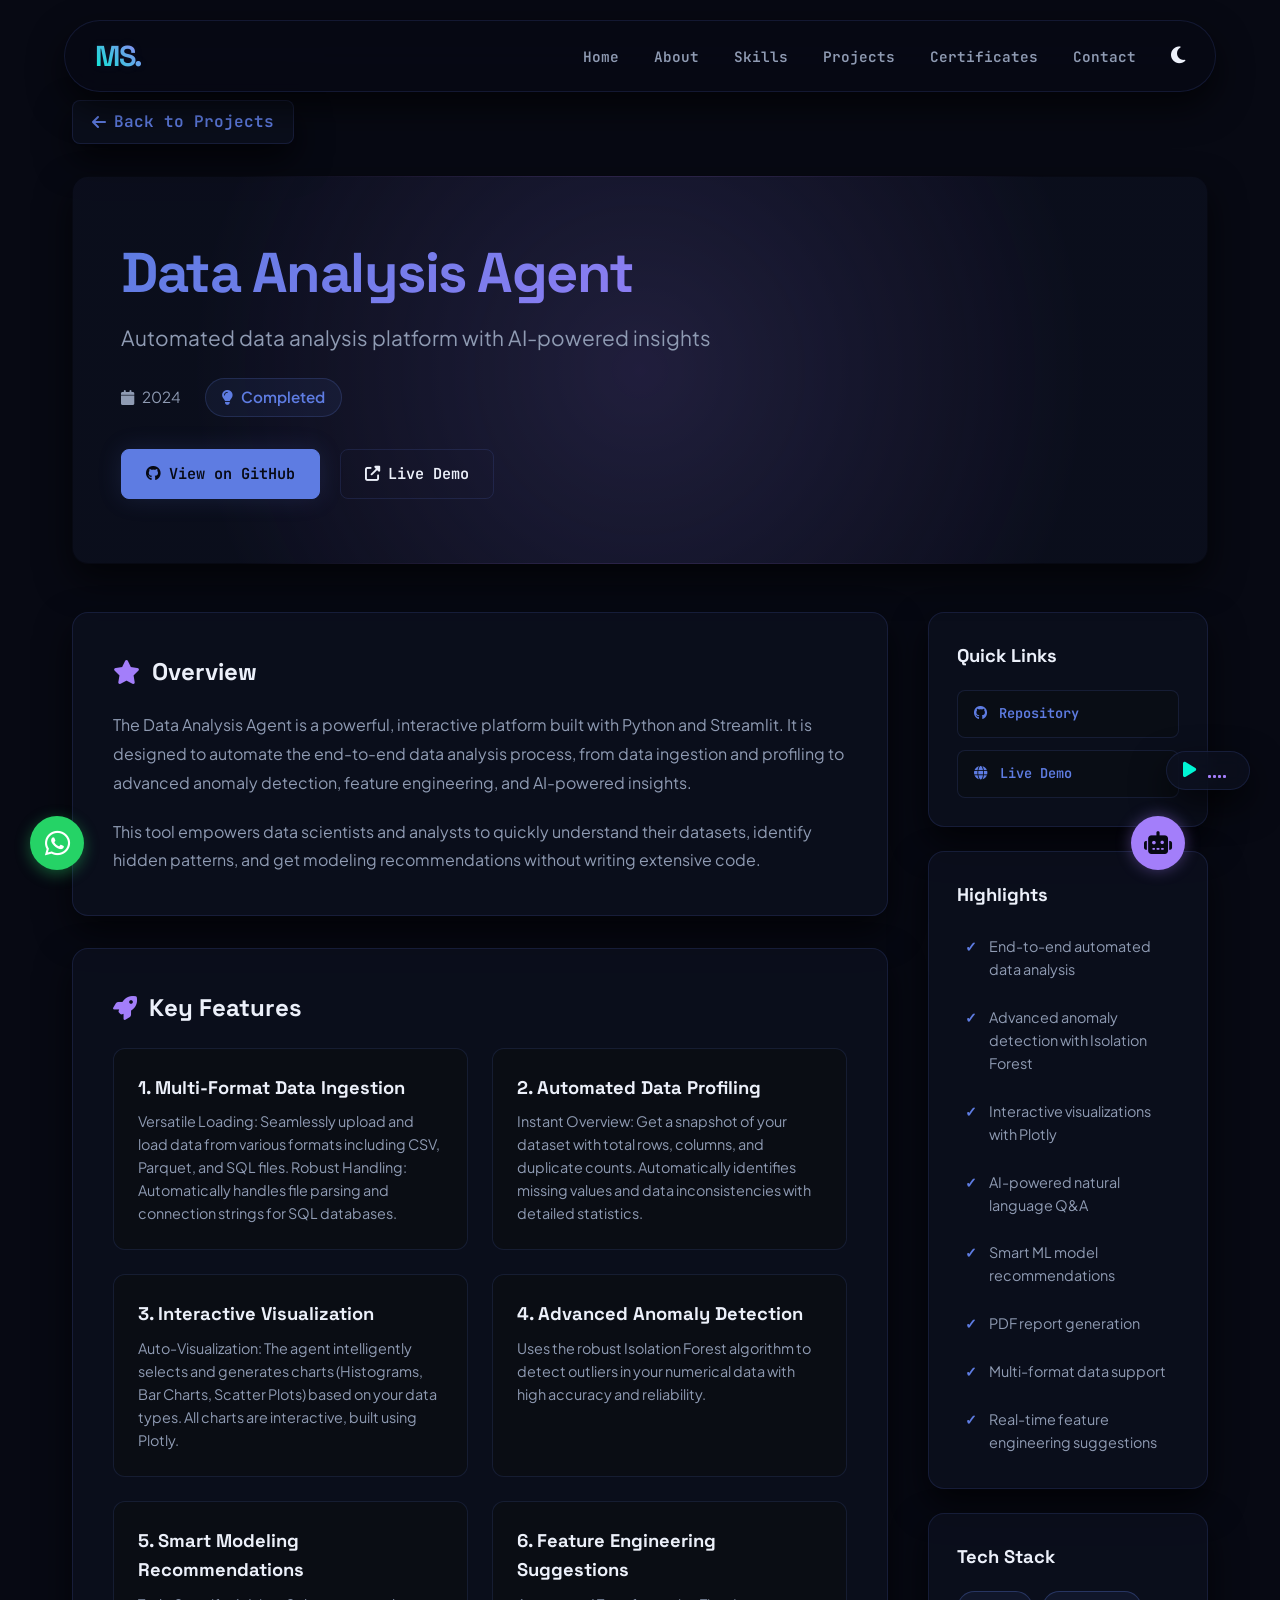
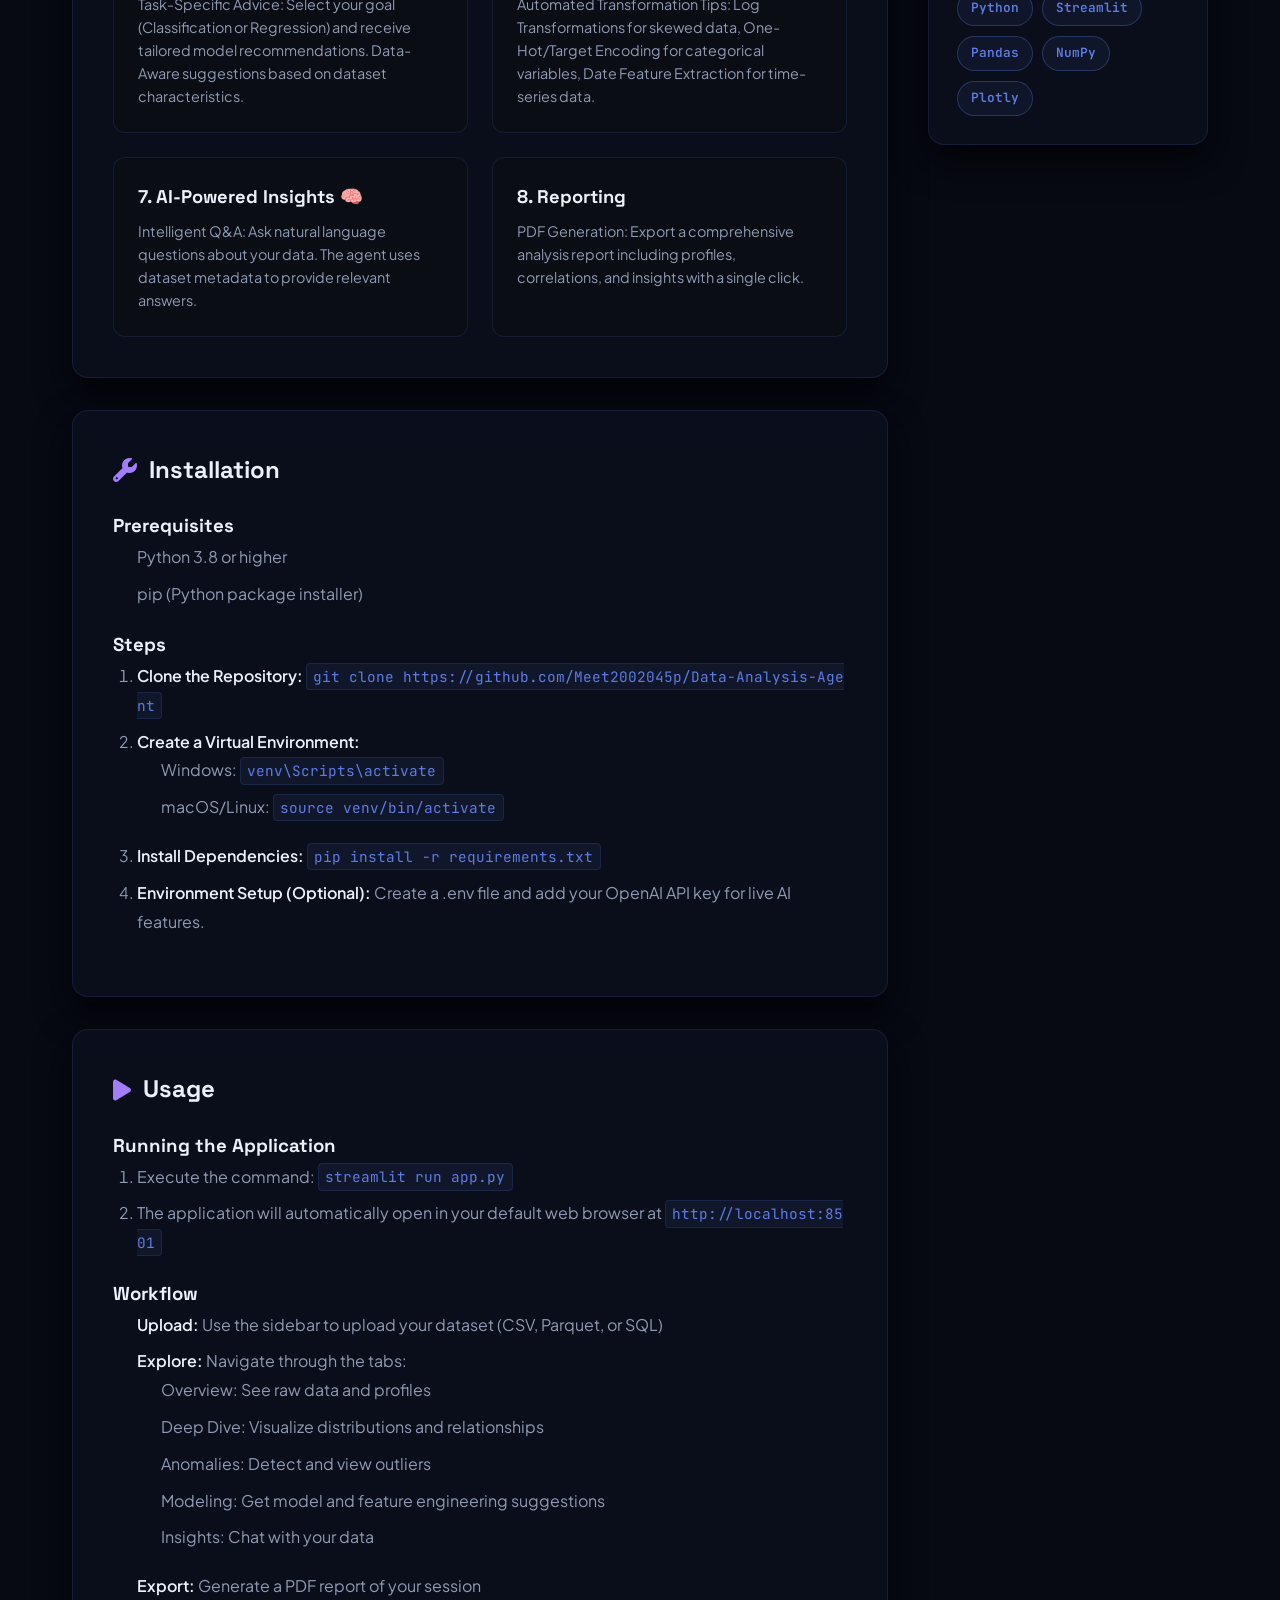
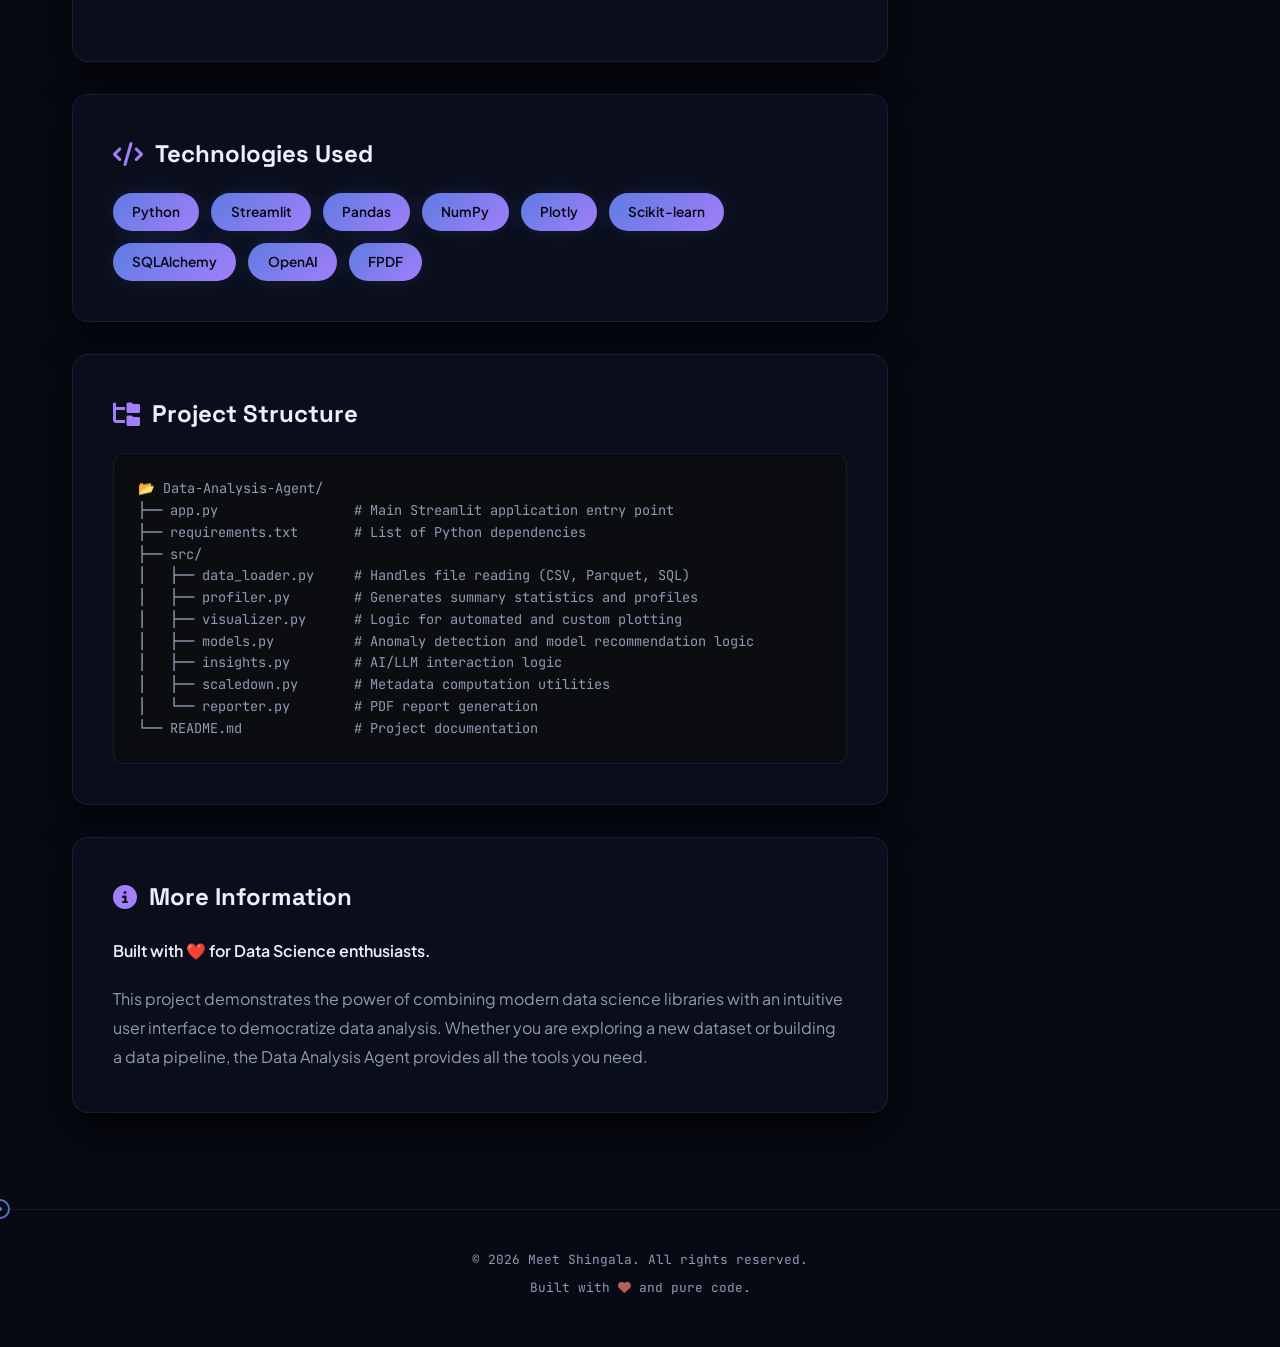
==== commit 10071df9: "Refine hero IDE widget layout, fix cache issues, and replace remaining hardcoded colors" ====
--- a/project.html
+++ b/project.html
@@ -5,8 +5,8 @@
     <meta charset="UTF-8">
     <meta name="viewport" content="width=device-width, initial-scale=1.0">
     <title>Project Details | Meet Shingala Portfolio</title>
-    <link rel="stylesheet" href="styles.css">
-    <link rel="stylesheet" href="project-details.css">
+    <link rel="stylesheet" href="styles.css?v=2.0">
+    <link rel="stylesheet" href="project-details.css?v=2.0">
     <!-- Google Fonts -->
     <link rel="preconnect" href="https://fonts.googleapis.com">
     <link rel="preconnect" href="https://fonts.gstatic.com" crossorigin>
--- a/styles.css
+++ b/styles.css
@@ -4,30 +4,30 @@
    ========================================================================== */
 
 /* Import Google Fonts */
-@import url('https://fonts.googleapis.com/css2?family=Space+Grotesk:wght@400;500;600;700;900&family=Inter:wght@300;400;500;600;700;800&family=JetBrains+Mono:wght@400;500;700&display=swap');
-
-/* Color Variables - Golden Summer Fields Theme */
+@import url('https://fonts.googleapis.com/css2?family=Space+Grotesk:wght@400;500;600;700;900&family=Plus+Jakarta+Sans:wght@300;400;500;600;700;800&family=JetBrains+Mono:wght@400;500;700&display=swap');
+
+/* Color Variables - Cosmic Teal & Violet Aurora Theme */
 :root {
-    /* Dark Mode (Default) */
-    --bg-color: #0c0e0b;
-    --card-bg: rgba(20, 24, 18, 0.7);
-    --border-color: rgba(212, 163, 115, 0.15);
-    --border-hover: rgba(212, 163, 115, 0.35);
-    --text-primary: #FAF7E8;
-    --text-muted: #959982;
-    --accent-primary: #D4A373;   /* Golden Brown */
-    --accent-secondary: #CCD5AE; /* Sage Green */
-    --accent-tertiary: #E9EDC9;  /* Light Cream Green */
-    --accent-quad: #FAEDCD;      /* Sand Beige */
-    --accent-glow: rgba(212, 163, 115, 0.25);
-    --accent-glow-strong: rgba(212, 163, 115, 0.45);
-    --nav-bg: rgba(12, 14, 11, 0.85);
-    --shadow-main: 0 10px 30px rgba(0, 0, 0, 0.5);
-    --shadow-glow: 0 0 20px rgba(212, 163, 115, 0.2);
+    /* Dark Mode (Default Cosmic) */
+    --bg-color: #070913;
+    --card-bg: rgba(13, 17, 33, 0.65);
+    --border-color: rgba(94, 124, 226, 0.15);
+    --border-hover: rgba(163, 126, 250, 0.4);
+    --text-primary: #ECF0FA;
+    --text-muted: #8F9BB3;
+    --accent-primary: #5E7CE2;   /* Cosmic Blue */
+    --accent-secondary: #A37EFA; /* Neon Violet */
+    --accent-tertiary: #00F5D4;  /* Neon Mint/Teal */
+    --accent-quad: #FF5E7E;      /* Soft Coral Red */
+    --accent-glow: rgba(94, 124, 226, 0.2);
+    --accent-glow-strong: rgba(163, 126, 250, 0.4);
+    --nav-bg: rgba(7, 9, 19, 0.75);
+    --shadow-main: 0 15px 35px rgba(0, 0, 0, 0.65);
+    --shadow-glow: 0 0 25px rgba(94, 124, 226, 0.15);
     
     /* Font Families */
     --font-heading: 'Space Grotesk', sans-serif;
-    --font-body: 'Inter', sans-serif;
+    --font-body: 'Plus Jakarta Sans', sans-serif;
     --font-mono: 'JetBrains Mono', monospace;
     
     --transition-fast: 0.2s ease;
@@ -36,22 +36,22 @@
 }
 
 [data-theme="light"] {
-    /* Light Mode */
-    --bg-color: #FAF8F2;
-    --card-bg: rgba(240, 237, 222, 0.75);
-    --border-color: rgba(196, 140, 84, 0.25);
-    --border-hover: rgba(196, 140, 84, 0.5);
-    --text-primary: #2A2720;
-    --text-muted: #706C62;
-    --accent-primary: #C48C54;   /* Warm Gold */
-    --accent-secondary: #7A855E; /* Deep Sage */
-    --accent-tertiary: #B8C09E;  
-    --accent-quad: #EADCB8; 
-    --accent-glow: rgba(196, 140, 84, 0.15);
-    --accent-glow-strong: rgba(196, 140, 84, 0.3);
-    --nav-bg: rgba(250, 248, 242, 0.85);
-    --shadow-main: 0 10px 30px rgba(196, 140, 84, 0.1);
-    --shadow-glow: 0 0 15px rgba(196, 140, 84, 0.15);
+    /* Light Mode (Clean Slate) */
+    --bg-color: #F5F7FB;
+    --card-bg: rgba(255, 255, 255, 0.75);
+    --border-color: rgba(67, 97, 238, 0.12);
+    --border-hover: rgba(114, 9, 183, 0.3);
+    --text-primary: #1E2229;
+    --text-muted: #5E6675;
+    --accent-primary: #4361EE;   /* Royal Blue */
+    --accent-secondary: #7209B7; /* Royal Purple */
+    --accent-tertiary: #4CC9F0;  /* Cyan */
+    --accent-quad: #F72585;      /* Hot Pink */
+    --accent-glow: rgba(67, 97, 238, 0.1);
+    --accent-glow-strong: rgba(114, 9, 183, 0.25);
+    --nav-bg: rgba(245, 247, 251, 0.8);
+    --shadow-main: 0 15px 35px rgba(67, 97, 238, 0.06);
+    --shadow-glow: 0 0 20px rgba(67, 97, 238, 0.08);
 }
 
 /* ==========================================================================
@@ -146,8 +146,8 @@
 .custom-cursor.hovered {
     width: 45px;
     height: 45px;
-    background-color: rgba(212, 163, 115, 0.15);
-    border-color: var(--accent-primary);
+    background-color: rgba(163, 126, 250, 0.15);
+    border-color: var(--accent-secondary);
 }
 
 /* ==========================================================================
@@ -218,11 +218,11 @@
 }
 
 .btn-outline:hover {
-    border-color: var(--accent-primary);
-    color: var(--accent-primary);
+    border-color: var(--accent-secondary);
+    color: var(--accent-secondary);
     transform: translateY(-3px);
     box-shadow: var(--shadow-glow);
-    background-color: rgba(212, 163, 115, 0.05);
+    background-color: rgba(163, 126, 250, 0.05);
 }
 
 /* ==========================================================================
@@ -231,26 +231,38 @@
 #header {
     position: fixed;
     width: 100%;
-    top: 0;
+    top: 20px;
+    left: 0;
+    right: 0;
+    display: flex;
+    justify-content: center;
     z-index: 1000;
+    pointer-events: none;
     transition: all var(--transition-normal);
 }
 
 .navbar {
+    width: 90%;
+    max-width: 1200px;
     display: flex;
     justify-content: space-between;
     align-items: center;
-    padding: 20px 8%;
+    padding: 12px 30px;
     background-color: var(--nav-bg);
     box-shadow: var(--shadow-main);
-    backdrop-filter: blur(12px) saturate(1.2);
-    border-bottom: 1px solid var(--border-color);
+    backdrop-filter: blur(20px) saturate(1.5);
+    border: 1px solid var(--border-color);
+    border-radius: 50px;
+    pointer-events: auto;
     transition: all var(--transition-normal);
 }
 
 .navbar.scrolled {
-    padding: 12px 8%;
-    background-color: var(--bg-color);
+    width: 85%;
+    padding: 10px 24px;
+    background-color: rgba(7, 9, 19, 0.9);
+    border-color: var(--border-hover);
+    box-shadow: 0 15px 30px rgba(0, 0, 0, 0.4);
 }
 
 .logo a {
@@ -259,11 +271,11 @@
     color: var(--accent-primary);
     font-family: var(--font-heading);
     letter-spacing: -1.5px;
-    background: linear-gradient(45deg, var(--accent-primary), var(--accent-secondary));
+    background: linear-gradient(45deg, var(--accent-tertiary), var(--accent-secondary));
     -webkit-background-clip: text;
     -webkit-text-fill-color: transparent;
     background-clip: text;
-    text-shadow: 0 0 10px rgba(212, 163, 115, 0.1);
+    text-shadow: 0 0 10px rgba(94, 124, 226, 0.1);
 }
 
 .nav-links {
@@ -283,7 +295,7 @@
 }
 
 .nav-links a:hover, .nav-links a.active {
-    color: var(--accent-primary);
+    color: var(--accent-tertiary);
 }
 
 .nav-links a::after {
@@ -293,7 +305,7 @@
     left: 0;
     width: 100%;
     height: 2px;
-    background-color: var(--accent-primary);
+    background-color: var(--accent-tertiary);
     transform: scaleX(0);
     transform-origin: right;
     transition: transform var(--transition-normal);
@@ -360,6 +372,8 @@
     padding: 0 8%;
     position: relative;
     overflow: hidden;
+    background: radial-gradient(circle at 80% 20%, rgba(163, 126, 250, 0.05) 0%, transparent 50%),
+                radial-gradient(circle at 10% 85%, rgba(0, 245, 212, 0.03) 0%, transparent 40%);
 }
 
 #particles {
@@ -369,6 +383,90 @@
     width: 100%;
     height: 100%;
     z-index: 0;
+}
+
+/* Floating Glass IDE on Hero Right */
+.hero-ide {
+    background: rgba(13, 17, 33, 0.45);
+    backdrop-filter: blur(15px);
+    border: 1px solid rgba(255, 255, 255, 0.07);
+    border-radius: 20px;
+    position: absolute;
+    right: 8%;
+    width: 400px;
+    height: 315px;
+    box-shadow: 0 30px 60px rgba(0,0,0,0.55), 
+                inset 0 1px 0 rgba(255,255,255,0.08), 
+                0 0 40px rgba(163, 126, 250, 0.05);
+    z-index: 1;
+    display: none;
+    animation: floatCard 6s ease-in-out infinite;
+    box-sizing: border-box;
+    overflow: hidden;
+}
+
+.ide-header {
+    background: rgba(255, 255, 255, 0.03);
+    border-bottom: 1px solid rgba(255, 255, 255, 0.05);
+    padding: 10px 20px;
+    display: flex;
+    align-items: center;
+    gap: 8px;
+}
+
+.ide-header .dot {
+    width: 8px;
+    height: 8px;
+    border-radius: 50%;
+    display: inline-block;
+}
+
+.ide-header .dot.red { background-color: #ff5f56; }
+.ide-header .dot.yellow { background-color: #ffbd2e; }
+.ide-header .dot.green { background-color: #27c93f; }
+
+.ide-header .file-name {
+    font-family: var(--font-mono);
+    color: #8F9BB3;
+    font-size: 0.75rem;
+    margin-left: 10px;
+}
+
+.ide-body {
+    padding: 1.5rem 2rem;
+    box-sizing: border-box;
+}
+
+.ide-body pre {
+    margin: 0;
+    white-space: pre-wrap;
+    background: none;
+    border: none;
+    padding: 0;
+}
+
+.ide-body code {
+    font-family: var(--font-mono);
+    color: #A37EFA;
+    font-size: 0.85rem;
+    background: none !important;
+    border: none !important;
+    padding: 0 !important;
+}
+
+@keyframes floatCard {
+    0%, 100% { transform: translateY(-50%) rotate(0deg); }
+    50% { transform: translateY(-54%) rotate(1.5deg); }
+}
+
+@media (min-width: 1024px) {
+    .hero-ide {
+        display: block;
+        top: 50%;
+    }
+    .hero-content {
+        max-width: 55%;
+    }
 }
 
 .hero-bg-orbs {
@@ -412,8 +510,6 @@
 }
 
 .hero-content {
-    max-width: 900px;
-    width: 100%;
     z-index: 2;
     position: relative;
 }
@@ -656,7 +752,7 @@
     background: var(--card-bg);
     border: 1px solid var(--border-color);
     padding: 24px 20px;
-    border-radius: 12px;
+    border-radius: 20px;
     text-align: center;
     box-shadow: var(--shadow-main);
     backdrop-filter: blur(10px);
@@ -665,15 +761,31 @@
     overflow: hidden;
 }
 
+.stat-card::after {
+    content: '';
+    position: absolute;
+    top: 0;
+    left: 0;
+    width: 100%;
+    height: 100%;
+    background: linear-gradient(135deg, rgba(163, 126, 250, 0.05) 0%, transparent 100%);
+    opacity: 0;
+    transition: opacity var(--transition-normal);
+}
+
+.stat-card:hover::after {
+    opacity: 1;
+}
+
 .stat-card:hover {
-    border-color: var(--accent-primary);
+    border-color: var(--border-hover);
     transform: translateY(-5px);
     box-shadow: var(--shadow-glow);
 }
 
 .stat-icon {
     font-size: 1.8rem;
-    color: var(--accent-primary);
+    color: var(--accent-secondary);
     margin-bottom: 12px;
 }
 
@@ -726,9 +838,10 @@
 }
 
 .hobbies-card:hover {
-    border-color: var(--accent-secondary);
-    background-color: rgba(204, 213, 174, 0.08);
-    transform: scale(1.05);
+    border-color: var(--accent-tertiary);
+    background-color: rgba(0, 245, 212, 0.05);
+    transform: scale(1.05) translateY(-2px);
+    box-shadow: 0 5px 15px rgba(0, 245, 212, 0.1);
 }
 
 /* ==========================================================================
@@ -744,21 +857,23 @@
     background: var(--card-bg);
     border: 1px solid var(--border-color);
     padding: 30px;
-    border-radius: 16px;
+    border-radius: 20px;
     box-shadow: var(--shadow-main);
-    backdrop-filter: blur(10px);
+    backdrop-filter: blur(12px);
     transition: all var(--transition-normal);
 }
 
 .skill-category:hover {
     border-color: var(--border-hover);
     box-shadow: var(--shadow-glow);
+    transform: translateY(-5px);
 }
 
 .skill-category-title {
     font-size: 1.25rem;
     color: var(--accent-primary);
-    font-family: var(--font-mono);
+    font-family: var(--font-heading);
+    font-weight: 700;
     margin-bottom: 25px;
     display: flex;
     align-items: center;
@@ -802,27 +917,27 @@
 
 .skill-percentage {
     font-family: var(--font-mono);
-    color: var(--accent-primary);
+    color: var(--accent-tertiary);
     font-size: 0.85rem;
     font-weight: bold;
 }
 
 .progress-track {
     width: 100%;
-    height: 8px;
-    background-color: rgba(233, 237, 201, 0.1);
-    border-radius: 4px;
+    height: 6px;
+    background-color: rgba(94, 124, 226, 0.08);
+    border-radius: 10px;
     overflow: hidden;
     position: relative;
-    border: 1px solid rgba(233, 237, 201, 0.05);
+    border: 1px solid rgba(94, 124, 226, 0.05);
 }
 
 .progress-fill {
     height: 100%;
-    width: 0%; /* Animated via JavaScript */
+    width: 0%;
     background: linear-gradient(90deg, var(--accent-primary), var(--accent-secondary));
-    border-radius: 4px;
-    box-shadow: 0 0 5px var(--accent-primary);
+    border-radius: 10px;
+    box-shadow: 0 0 10px var(--accent-glow-strong);
     transition: width 1.5s cubic-bezier(0.1, 1, 0.1, 1);
 }
 
@@ -862,7 +977,7 @@
     width: 20px;
     height: 20px;
     background-color: var(--bg-color);
-    border: 3px solid var(--accent-primary);
+    border: 3px solid var(--accent-secondary);
     border-radius: 50%;
     position: absolute;
     top: 25px;
@@ -874,7 +989,7 @@
 }
 
 .timeline-item:hover .timeline-dot {
-    background-color: var(--accent-primary);
+    background-color: var(--accent-secondary);
     transform: translateX(-50%) scale(1.3);
     box-shadow: 0 0 15px var(--accent-glow-strong);
 }
@@ -884,7 +999,7 @@
     padding: 30px;
     background: var(--card-bg);
     border: 1px solid var(--border-color);
-    border-radius: 16px;
+    border-radius: 20px;
     position: relative;
     box-shadow: var(--shadow-main);
     backdrop-filter: blur(10px);
@@ -1049,21 +1164,22 @@
     background: var(--card-bg);
     border: 1px solid var(--border-color);
     padding: 35px 30px;
-    border-radius: 16px;
+    border-radius: 20px;
     box-shadow: var(--shadow-main);
-    backdrop-filter: blur(10px);
+    backdrop-filter: blur(12px);
     display: flex;
     flex-direction: column;
     justify-content: space-between;
     height: 100%;
     position: relative;
     overflow: hidden;
-    transform-style: preserve-3d;
     transition: transform var(--transition-fast), border-color var(--transition-fast), box-shadow var(--transition-fast);
 }
 
 .project-card:hover {
-    border-color: var(--accent-primary);
+    border-color: var(--border-hover);
+    transform: translateY(-5px);
+    box-shadow: var(--shadow-glow);
 }
 
 /* Category indicator pill */
@@ -1073,8 +1189,9 @@
     right: 25px;
     font-family: var(--font-mono);
     font-size: 0.75rem;
-    color: var(--accent-secondary);
-    background-color: rgba(204, 213, 174, 0.1);
+    color: var(--accent-tertiary);
+    background: rgba(0, 245, 212, 0.06);
+    border: 1px solid rgba(0, 245, 212, 0.15);
     padding: 4px 12px;
     border-radius: 20px;
     font-weight: bold;
@@ -1089,7 +1206,7 @@
 
 .project-card-icon {
     font-size: 2.2rem;
-    color: var(--accent-primary);
+    color: var(--accent-secondary);
 }
 
 .project-card-links {
@@ -1105,7 +1222,7 @@
 }
 
 .project-card-links a:hover {
-    color: var(--accent-primary);
+    color: var(--accent-tertiary);
     transform: scale(1.15);
 }
 
@@ -1136,8 +1253,8 @@
     font-family: var(--font-mono);
     font-size: 0.75rem;
     color: var(--accent-primary);
-    background-color: rgba(212, 163, 115, 0.08);
-    border: 1px solid rgba(212, 163, 115, 0.2);
+    background-color: rgba(94, 124, 226, 0.08);
+    border: 1px solid rgba(94, 124, 226, 0.18);
     padding: 3px 10px;
     border-radius: 4px;
 }
@@ -1464,13 +1581,14 @@
 }
 
 .lofi-widget:hover {
-    border-color: var(--accent-primary);
+    border-color: var(--border-hover);
+    box-shadow: var(--shadow-glow);
 }
 
 .lofi-btn {
     background: none;
     border: none;
-    color: var(--accent-primary);
+    color: var(--accent-tertiary);
     font-size: 1.1rem;
     cursor: none;
     transition: transform var(--transition-fast);
@@ -1609,14 +1727,14 @@
 .chatbot-toggle-btn {
     width: 54px;
     height: 54px;
-    background-color: var(--accent-primary);
+    background-color: var(--accent-secondary);
     color: var(--bg-color);
     border-radius: 50%;
     display: flex;
     align-items: center;
     justify-content: center;
     font-size: 1.4rem;
-    box-shadow: var(--shadow-glow);
+    box-shadow: 0 0 15px var(--accent-glow-strong);
     transition: all var(--transition-normal);
     border: none;
     position: relative;
@@ -1652,7 +1770,7 @@
     opacity: 1;
     pointer-events: auto;
     transform: translateY(0) scale(1);
-    border-color: var(--accent-primary);
+    border-color: var(--accent-secondary);
     box-shadow: var(--shadow-glow);
 }
 
@@ -1675,14 +1793,14 @@
 .chat-header-avatar {
     width: 32px;
     height: 32px;
-    background-color: rgba(212, 163, 115, 0.1);
-    border: 1.5px solid var(--accent-primary);
+    background-color: rgba(163, 126, 250, 0.1);
+    border: 1.5px solid var(--accent-secondary);
     border-radius: 50%;
     display: flex;
     align-items: center;
     justify-content: center;
     font-size: 0.9rem;
-    color: var(--accent-primary);
+    color: var(--accent-secondary);
 }
 
 .chat-header-name {
--- a/project-details.css
+++ b/project-details.css
@@ -148,12 +148,12 @@
 }
 
 .meta-item.status {
-    background-color: rgba(212, 163, 115, 0.08);
+    background-color: rgba(94, 124, 226, 0.08);
     padding: 6px 16px;
     border-radius: 24px;
     color: var(--accent-primary);
     font-weight: 600;
-    border: 1px solid rgba(212, 163, 115, 0.2);
+    border: 1px solid rgba(94, 124, 226, 0.2);
     transition: all var(--transition-normal);
 }
 
@@ -306,7 +306,7 @@
     left: 0;
     right: 0;
     bottom: 0;
-    background: linear-gradient(135deg, rgba(212, 163, 115, 0.08) 0%, transparent 100%);
+    background: linear-gradient(135deg, rgba(163, 126, 250, 0.08) 0%, transparent 100%);
     opacity: 0;
     transition: opacity var(--transition-normal);
     pointer-events: none;
@@ -363,13 +363,13 @@
 /* Inline Code styling */
 code {
     font-family: var(--font-mono);
-    background: rgba(212, 163, 115, 0.08);
+    background: rgba(94, 124, 226, 0.08);
     color: var(--accent-primary);
     padding: 0.2rem 0.4rem;
     border-radius: 4px;
     font-size: 0.9em;
     word-break: break-all;
-    border: 1px solid rgba(212, 163, 115, 0.15);
+    border: 1px solid rgba(94, 124, 226, 0.15);
 }
 
 /* Clipboard Code Block wrapper */
@@ -457,7 +457,7 @@
 }
 
 .link-item:hover {
-    background: rgba(212, 163, 115, 0.08);
+    background: rgba(94, 124, 226, 0.08);
     border-color: var(--accent-primary);
     transform: translateX(5px);
 }
@@ -488,7 +488,7 @@
 
 .highlights-list li:hover {
     color: var(--text-primary);
-    background: rgba(212, 163, 115, 0.05);
+    background: rgba(163, 126, 250, 0.05);
     transform: translateX(4px);
 }
 
@@ -500,14 +500,14 @@
 
 .badge {
     display: inline-block;
-    background: rgba(212, 163, 115, 0.08);
+    background: rgba(94, 124, 226, 0.08);
     color: var(--accent-primary);
     padding: 0.4rem 0.8rem;
-    border-radius: 6px;
+    border-radius: 20px;
     font-size: 0.8rem;
     font-weight: 600;
     font-family: var(--font-mono);
-    border: 1px solid rgba(212, 163, 115, 0.3);
+    border: 1px solid rgba(94, 124, 226, 0.3);
     transition: all var(--transition-normal);
 }
 
